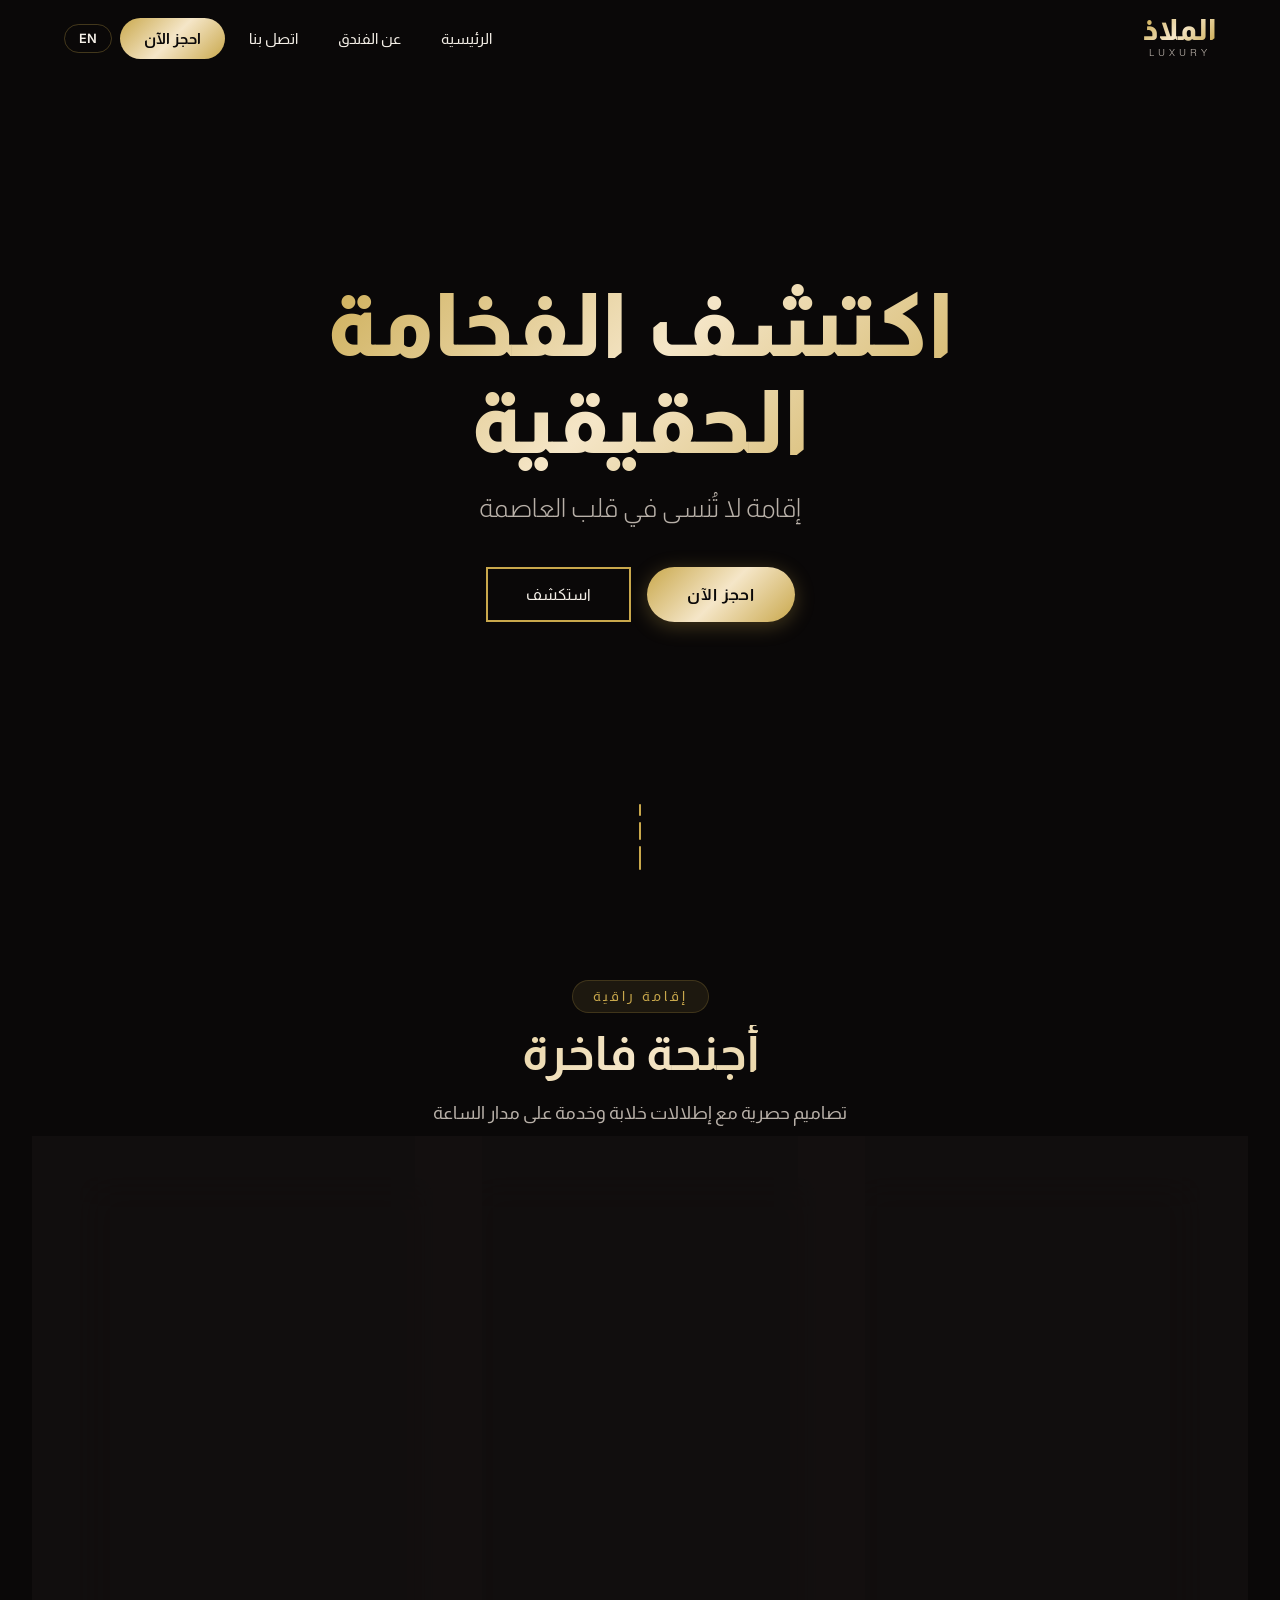
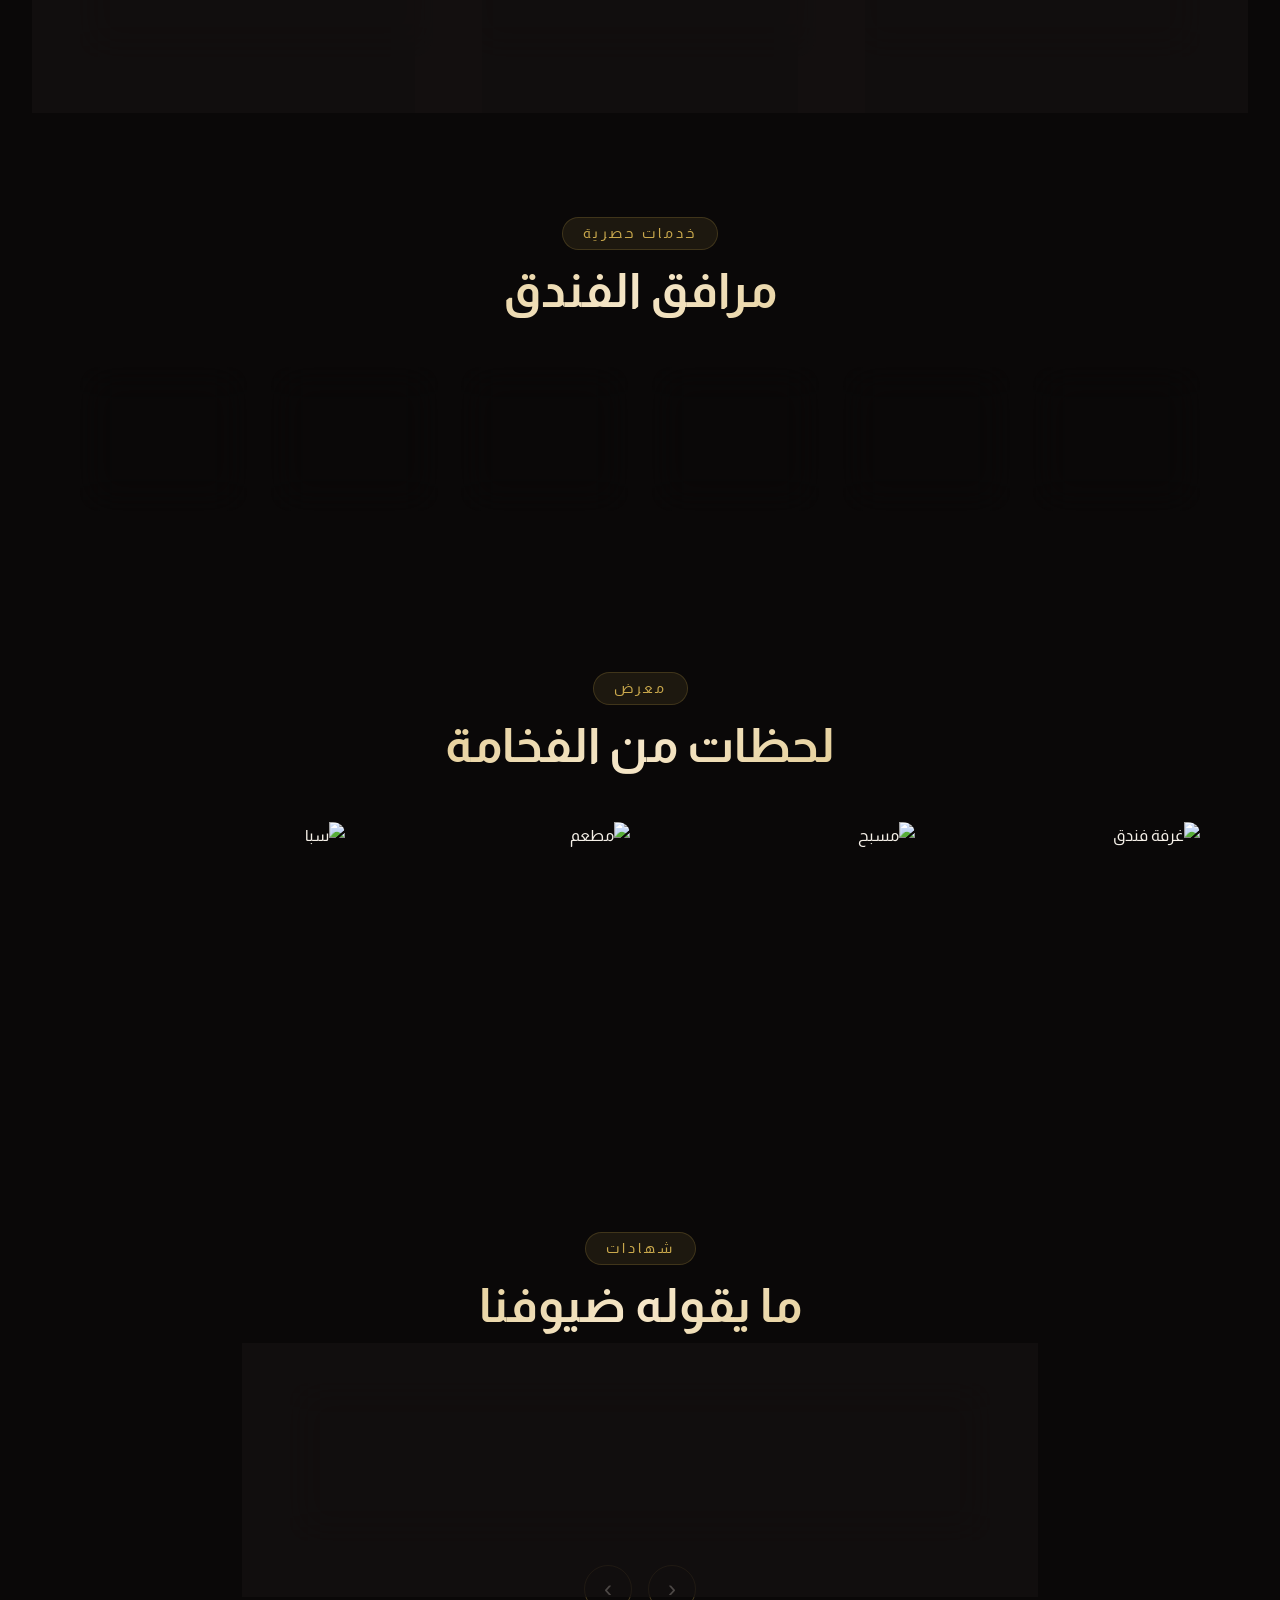
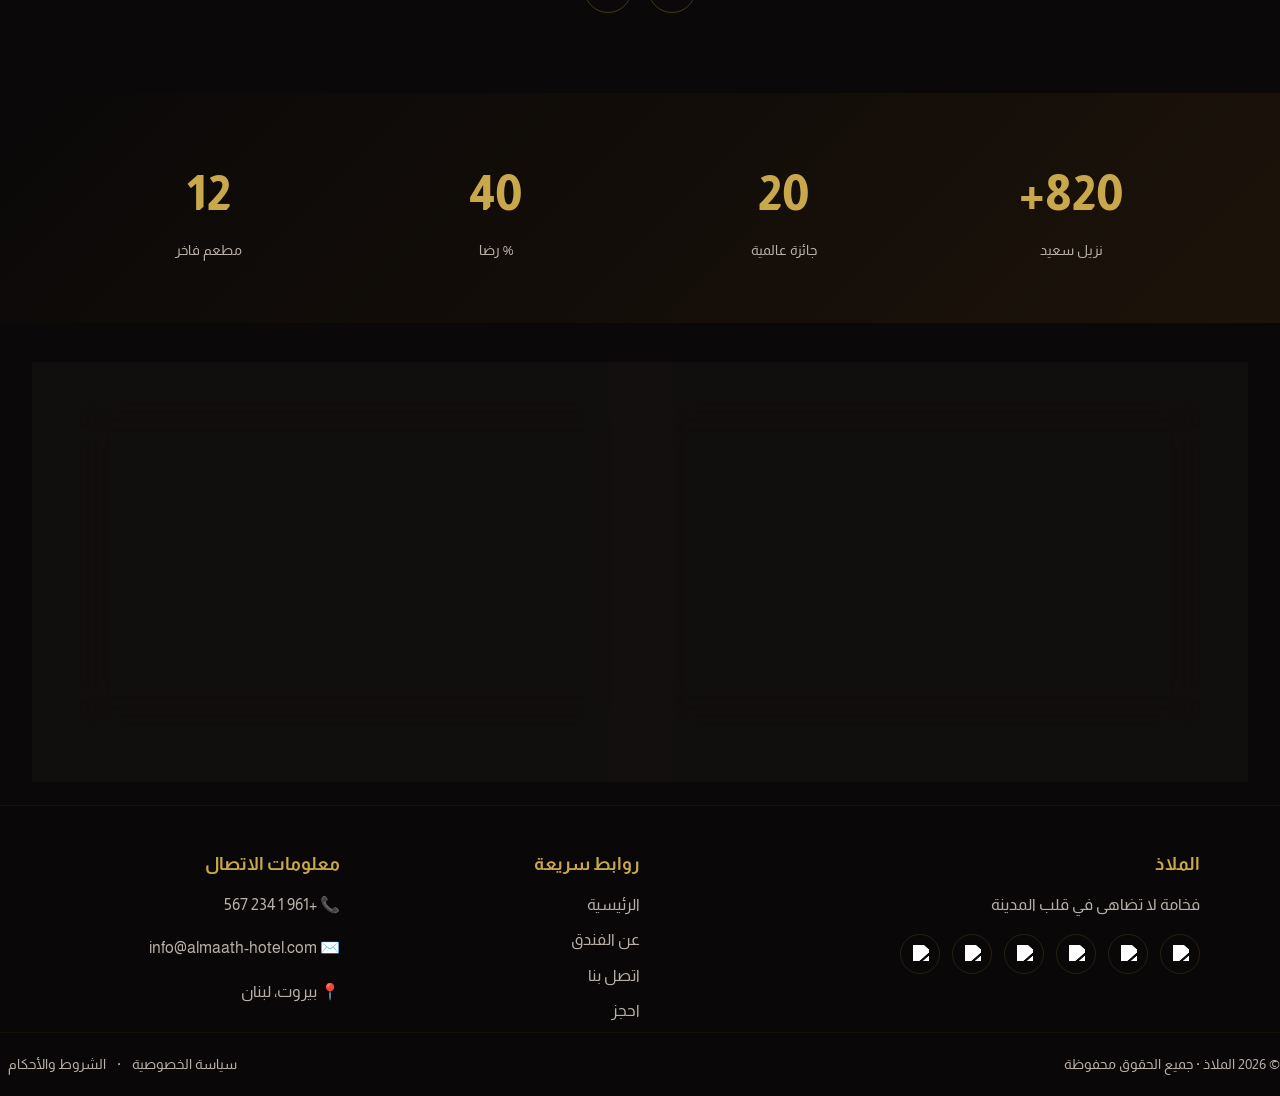
==== index.html @ c2d2c187 "Add files via upload" ====
<!DOCTYPE html>
<html lang="ar" dir="rtl">
<head>
  <meta charset="UTF-8">
  <meta name="viewport" content="width=device-width, initial-scale=1.0, maximum-scale=1.0, user-scalable=yes">
  <title>فندق الملاذ · Luxury Hotel</title>
  <!-- SEO Meta -->
  <meta name="description" content="فندق الملاذ - تجربة إقامة فاخرة تجمع بين الأناقة والخصوصية. غرف فندقية، منتجع صحي، مطاعم راقية.">
  <link rel="icon" href="images/favicon.ico" type="image/x-icon">
  <!-- Google Fonts (Arabic + English) -->
  <link rel="preconnect" href="https://fonts.googleapis.com">
  <link rel="preconnect" href="https://fonts.gstatic.com" crossorigin>
  <link href="https://fonts.googleapis.com/css2?family=Almarai:wght@300;400;700;800&family=Inter:ital,wght@0,300;0,400;0,600;0,700;1,400&display=swap" rel="stylesheet">
  <!-- External CSS -->
  <link rel="stylesheet" href="style.css">
  <link rel="stylesheet" href="responsive.css">
  <link rel="stylesheet" href="animations.css">
  <!-- GSAP (CDN) -->
  <script src="https://cdnjs.cloudflare.com/ajax/libs/gsap/3.12.5/gsap.min.js" defer></script>
  <script src="https://cdnjs.cloudflare.com/ajax/libs/gsap/3.12.5/ScrollTrigger.min.js" defer></script>
</head>
<body>

  <!-- Loading Screen -->
  <div id="loader" role="status" aria-label="جاري تحميل الموقع">
    <div class="loader-gold-ring"></div>
    <p class="loader-text">جاري التحميل</p>
  </div>

  <!-- Scroll Progress Bar -->
  <div id="scroll-progress" aria-hidden="true"></div>

  <!-- ========== HEADER / NAV ========== -->
  <header id="navbar" class="navbar transparent" role="navigation" aria-label="القائمة الرئيسية">
    <div class="nav-container">
      <div class="logo">
        <a href="index.html" aria-label="الرئيسية - فندق الملاذ">
          <span class="logo-gold">الملاذ</span>
          <span class="logo-sub">LUXURY</span>
        </a>
      </div>

      <button class="nav-toggle" id="navToggle" aria-label="فتح أو إغلاق القائمة" aria-expanded="false">
        <span class="bar"></span><span class="bar"></span><span class="bar"></span>
      </button>

      <ul class="nav-menu" id="navMenu" role="menubar">
        <li role="none"><a href="index.html" role="menuitem" class="nav-link active" data-page="home">الرئيسية</a></li>
        <li role="none"><a href="about.html" role="menuitem" class="nav-link" data-page="about">عن الفندق</a></li>
        <li role="none"><a href="contact.html" role="menuitem" class="nav-link" data-page="contact">اتصل بنا</a></li>
        <li role="none"><a href="booking.html" role="menuitem" class="nav-link book-now-btn" data-page="booking">احجز الآن</a></li>
        <li role="none">
          <button class="lang-switch" id="langToggle" aria-label="تبديل اللغة إلى الإنجليزية" data-lang="en">EN</button>
        </li>
      </ul>
    </div>
  </header>

  <!-- ========== HERO SECTION ========== -->
  <section class="hero" id="hero" aria-label="الصفحة الرئيسية">
    <div class="hero-video-wrapper">
      <video class="hero-video" autoplay muted loop playsinline poster="images/hero-poster.jpg" aria-label="فيديو خلفية فندق فاخر">
        <source src="videos/Untitled design.mp4" type="video/mp4">
        <!-- عرض صورة ثابتة إذا لم يعمل الفيديو -->
        <img src="images/images (2).jpg" alt="فندق الملاذ - منظر فاخر" class="hero-fallback-img">
      </video>
      <div class="hero-overlay"></div>
    </div>
    <div class="hero-content container">
      <h1 class="hero-title" data-translate="hero_title">اكتشف الفخامة الحقيقية</h1>
      <p class="hero-sub" data-translate="hero_sub">إقامة لا تُنسى في قلب العاصمة</p>
      <div class="hero-btns">
        <a href="booking.html" class="btn-primary btn-gold" data-translate="hero_book">احجز الآن</a>
        <a href="#rooms" class="btn-outline" data-translate="hero_explore">استكشف</a>
      </div>
    </div>
    <div class="hero-scroll-indicator" aria-hidden="true">
      <span></span><span></span><span></span>
    </div>
  </section>

  <!-- ========== ROOMS / SUITES ========== -->
  <section class="section rooms" id="rooms" aria-label="الأجنحة والغرف الفاخرة">
    <div class="container">
      <div class="section-header">
        <span class="section-tag" data-translate="rooms_tag">إقامة راقية</span>
        <h2 class="section-title" data-translate="rooms_title">أجنحة فاخرة</h2>
        <p class="section-desc" data-translate="rooms_desc">تصاميم حصرية مع إطلالات خلابة وخدمة على مدار الساعة</p>
      </div>
      <div class="rooms-grid">
        <article class="room-card glass-card">
          <div class="room-img"><img src="images/room-suite.jpg" alt="جناح رئاسي" loading="lazy"></div>
          <div class="room-info">
            <h3 data-translate="room_presidential">جناح رئاسي</h3>
            <p data-translate="room_pres_desc">مساحة 120 متر مربع، إطلالة بانورامية، جاكوزي خاص</p>
            <span class="room-price">$1200 <small>/ ليلة</small></span>
            <a href="booking.html" class="btn-sm-gold" data-translate="book_now">احجز</a>
          </div>
        </article>
        <article class="room-card glass-card">
          <div class="room-img"><img src="images/room-deluxe.jpg" alt="جناح ديلوكس" loading="lazy"></div>
          <div class="room-info">
            <h3 data-translate="room_deluxe">جناح ديلوكس</h3>
            <p data-translate="room_del_desc">إطلالة على المدينة، غرفة معيشة منفصلة، خدمة 24 ساعة</p>
            <span class="room-price">$850 <small>/ ليلة</small></span>
            <a href="booking.html" class="btn-sm-gold" data-translate="book_now">احجز</a>
          </div>
        </article>
        <article class="room-card glass-card">
          <div class="room-img"><img src="images/room-beach.jpg" alt="جناح الشاطئ" loading="lazy"></div>
          <div class="room-info">
            <h3 data-translate="room_beach">جناح الشاطئ</h3>
            <p data-translate="room_beach_desc">إطلالة مباشرة على البحر، شرفة خاصة، مدخل خاص</p>
            <span class="room-price">$950 <small>/ ليلة</small></span>
            <a href="booking.html" class="btn-sm-gold" data-translate="book_now">احجز</a>
          </div>
        </article>
      </div>
    </div>
  </section>

  <!-- ========== AMENITIES ========== -->
  <section class="section amenities" id="amenities" aria-label="المرافق والخدمات">
    <div class="container">
      <div class="section-header">
        <span class="section-tag" data-translate="amenities_tag">خدمات حصرية</span>
        <h2 class="section-title" data-translate="amenities_title">مرافق الفندق</h2>
      </div>
      <div class="amenities-grid">
        <div class="amenity-item glass-card"><span>🏊</span><h4 data-translate="amenity_pool">مسبح لا نهائي</h4></div>
        <div class="amenity-item glass-card"><span>🧖</span><h4 data-translate="amenity_spa">سبا &amp; جاكوزي</h4></div>
        <div class="amenity-item glass-card"><span>🍽️</span><h4 data-translate="amenity_rest">مطعم راقٍ</h4></div>
        <div class="amenity-item glass-card"><span>🏋️</span><h4 data-translate="amenity_gym">نادي صحي</h4></div>
        <div class="amenity-item glass-card"><span>🏖️</span><h4 data-translate="amenity_beach">شاطئ خاص</h4></div>
        <div class="amenity-item glass-card"><span>🏛️</span><h4 data-translate="amenity_conf">قاعات مؤتمرات</h4></div>
      </div>
    </div>
  </section>

  <!-- ========== GALLERY ========== -->
  <section class="section gallery" id="gallery" aria-label="معرض الصور">
    <div class="container">
      <div class="section-header">
        <span class="section-tag" data-translate="gallery_tag">معرض</span>
        <h2 class="section-title" data-translate="gallery_title">لحظات من الفخامة</h2>
      </div>
      <div class="gallery-grid">
        <div class="gallery-item"><img src="images/gallery-1.jpg" alt="غرفة فندق" loading="lazy"></div>
        <div class="gallery-item"><img src="images/gallery-2.jpg" alt="مسبح" loading="lazy"></div>
        <div class="gallery-item"><img src="images/gallery-3.jpg" alt="مطعم" loading="lazy"></div>
        <div class="gallery-item"><img src="images/gallery-4.jpg" alt="سبا" loading="lazy"></div>
      </div>
    </div>
  </section>

  <!-- ========== TESTIMONIALS ========== -->
  <section class="section testimonials" id="testimonials" aria-label="آراء النزلاء">
    <div class="container">
      <div class="section-header">
        <span class="section-tag" data-translate="testimonial_tag">شهادات</span>
        <h2 class="section-title" data-translate="testimonial_title">ما يقوله ضيوفنا</h2>
      </div>
      <div class="testimonial-slider">
        <div class="testimonial-slide glass-card active">
          <p data-translate="testimonial_1">"أفضل تجربة فندقية على الإطلاق. الخدمة والتصميم يفوقان الخيال."</p>
          <cite>– خالد عبدالله</cite>
        </div>
        <div class="testimonial-slide glass-card">
          <p data-translate="testimonial_2">"إطلالة رائعة وهدوء تام. سبا ممتاز وطاقم متعاون."</p>
          <cite>– سارة المنصور</cite>
        </div>
        <div class="testimonial-slide glass-card">
          <p data-translate="testimonial_3">"فندق ملاذ هو وجهتنا الدائمة في كل زيارة. راقٍ بأناقة."</p>
          <cite>– أحمد الفهد</cite>
        </div>
      </div>
      <div class="slider-controls">
        <button class="slide-prev" aria-label="السابق">‹</button>
        <button class="slide-next" aria-label="التالي">›</button>
      </div>
    </div>
  </section>

  <!-- ========== STATS / AWARDS ========== -->
  <section class="section stats" aria-label="إحصائيات وجوائز">
    <div class="container stats-grid">
      <div class="stat-item"><span class="stat-number" data-count="2450">0</span><p data-translate="stat_guests">نزيل سعيد</p></div>
      <div class="stat-item"><span class="stat-number" data-count="34">0</span><p data-translate="stat_awards">جائزة عالمية</p></div>
      <div class="stat-item"><span class="stat-number" data-count="98">0</span><p data-translate="stat_satisfaction">% رضا</p></div>
      <div class="stat-item"><span class="stat-number" data-count="12">0</span><p data-translate="stat_restaurants">مطعم فاخر</p></div>
    </div>
  </section>

  <!-- ========== MAP & NEWSLETTER ========== -->
  <section class="section map-news" aria-label="موقع الفندق والنشرة البريدية">
    <div class="container map-news-grid">
      <div class="map-wrapper glass-card">
        <iframe src="https://www.google.com/maps/embed?pb=!1m18!1m12!1m3!1d3310.2890064322357!2d35.2133!3d33.8933!2m3!1f0!2f0!3f0!3m2!1i1024!2i768!4f13.1!3m3!1m2!1s0x151f0f8e2f8e2f8f%3A0x2f8e2f8e2f8e2f8e!2sBeirut!5e0!3m2!1sen!2slb!4v1700000000000" width="100%" height="280" style="border:0; border-radius: 20px;" allowfullscreen="" loading="lazy" referrerpolicy="no-referrer-when-downgrade" title="موقع فندق الملاذ"></iframe>
      </div>
      <div class="newsletter glass-card">
        <h3 data-translate="news_title">النشرة البريدية</h3>
        <p data-translate="news_desc">اشترك لتحصل على عروض حصرية</p>
        <form id="newsletterForm" novalidate>
          <input type="email" id="newsEmail" placeholder="بريدك الإلكتروني" required aria-label="البريد الإلكتروني">
          <button type="submit" class="btn-gold" data-translate="subscribe">اشتراك</button>
        </form>
        <div id="newsMsg" class="form-message"></div>
      </div>
    </div>
  </section>

  <!-- ========== FOOTER ========== -->
  <footer class="footer" role="contentinfo">
    <div class="container footer-grid">
      <div class="footer-col">
        <h4>الملاذ</h4>
        <p data-translate="footer_desc">فخامة لا تضاهى في قلب المدينة</p>
        <div class="social-icons">
          <a href="#" aria-label="Instagram"><img src="icons/instagram.svg" alt="انستغرام"></a>
          <a href="#" aria-label="Facebook"><img src="icons/facebook.svg" alt="فيسبوك"></a>
          <a href="#" aria-label="TikTok"><img src="icons/tiktok.svg" alt="تيك توك"></a>
          <a href="#" aria-label="YouTube"><img src="icons/youtube.svg" alt="يوتيوب"></a>
          <a href="#" aria-label="LinkedIn"><img src="icons/linkedin.svg" alt="لينكدإن"></a>
          <a href="#" aria-label="WhatsApp"><img src="icons/whatsapp.svg" alt="واتساب"></a>
        </div>
      </div>
      <div class="footer-col">
        <h4 data-translate="quick_links">روابط سريعة</h4>
        <ul>
          <li><a href="index.html" data-translate="home">الرئيسية</a></li>
          <li><a href="about.html" data-translate="about">عن الفندق</a></li>
          <li><a href="contact.html" data-translate="contact">اتصل بنا</a></li>
          <li><a href="booking.html" data-translate="booking">احجز</a></li>
        </ul>
      </div>
      <div class="footer-col">
        <h4 data-translate="contact_info">معلومات الاتصال</h4>
        <p>📞 +961 1 234 567</p>
        <p>✉️ info@almaath-hotel.com</p>
        <p>📍 بيروت، لبنان</p>
      </div>
    </div>
    <div class="footer-bottom">
      <p>© 2026 الملاذ · <span data-translate="all_rights">جميع الحقوق محفوظة</span></p>
      <p><a href="#" data-translate="privacy">سياسة الخصوصية</a> · <a href="#" data-translate="terms">الشروط والأحكام</a></p>
    </div>
  </footer>

  <!-- ========== BACK TO TOP ========== -->
  <button id="backToTop" class="back-to-top" aria-label="العودة للأعلى">↑</button>

  <!-- ========== JAVASCRIPT (External) ========== -->
  <script src="main.js" defer></script>
  <script src="language.js" defer></script>
  <script src="animations.js" defer></script>
  <script src="booking.js" defer></script>
</body>
</html>
---- style.css ----
/* ============================================
   STYLE.CSS - فندق الملاذ Luxury Hotel
   المتغيرات العامة - التصميم الأساسي - المكونات
   ============================================ */

/* ---------- CSS Variables ---------- */
:root {
  /* الألوان الأساسية */
  --gold: #c9a84c;
  --gold-light: #e8d5a3;
  --gold-dark: #a8893a;
  --gold-gradient: linear-gradient(135deg, #c9a84c 0%, #f5e6c8 50%, #c9a84c 100%);
  
  /* الألوان الداكنة */
  --dark: #0a0808;
  --dark-bg: #0d0b0b;
  --dark-card: rgba(20, 17, 17, 0.85);
  --dark-glass: rgba(20, 17, 17, 0.75);
  
  /* النصوص */
  --text-primary: #f5f0e8;
  --text-secondary: #b8b0a8;
  --text-gold: #c9a84c;
  
  /* الهوامش والمسافات */
  --container-width: 1200px;
  --section-padding: 80px 0;
  --border-radius: 20px;
  --border-radius-sm: 12px;
  
  /* الظلال */
  --shadow-soft: 0 8px 32px rgba(0, 0, 0, 0.4);
  --shadow-gold: 0 8px 32px rgba(201, 168, 76, 0.15);
  --shadow-glass: 0 8px 32px rgba(0, 0, 0, 0.3);
  
  /* الخطوط */
  --font-arabic: 'Almarai', sans-serif;
  --font-english: 'Inter', sans-serif;
  
  /* الانتقالات */
  --transition-smooth: all 0.4s cubic-bezier(0.25, 0.46, 0.45, 0.94);
  --transition-bounce: all 0.5s cubic-bezier(0.34, 1.56, 0.64, 1);
}

/* ---------- Reset & Base ---------- */
* {
  margin: 0;
  padding: 0;
  box-sizing: border-box;
}

html {
  scroll-behavior: smooth;
  font-size: 16px;
  -webkit-font-smoothing: antialiased;
  -moz-osx-font-smoothing: grayscale;
}

body {
  font-family: var(--font-arabic);
  background: var(--dark);
  color: var(--text-primary);
  line-height: 1.7;
  overflow-x: hidden;
  min-height: 100vh;
}

/* ---------- Scrollbar ---------- */
::-webkit-scrollbar {
  width: 8px;
}
::-webkit-scrollbar-track {
  background: var(--dark);
}
::-webkit-scrollbar-thumb {
  background: var(--gold);
  border-radius: 10px;
}
::-webkit-scrollbar-thumb:hover {
  background: var(--gold-dark);
}

/* ---------- Selection ---------- */
::selection {
  background: var(--gold);
  color: var(--dark);
}
::-moz-selection {
  background: var(--gold);
  color: var(--dark);
}

/* ---------- Container ---------- */
.container {
  max-width: var(--container-width);
  margin: 0 auto;
  padding: 0 24px;
  width: 100%;
}

/* ---------- Typography ---------- */
h1, h2, h3, h4, h5, h6 {
  font-weight: 700;
  line-height: 1.2;
  margin-bottom: 16px;
}

h1 { font-size: clamp(2.5rem, 6vw, 4.5rem); }
h2 { font-size: clamp(2rem, 4vw, 3rem); }
h3 { font-size: clamp(1.4rem, 2.5vw, 2rem); }
h4 { font-size: clamp(1.1rem, 1.8vw, 1.5rem); }

p {
  margin-bottom: 16px;
  color: var(--text-secondary);
}

a {
  color: var(--gold);
  text-decoration: none;
  transition: var(--transition-smooth);
}

a:hover {
  color: var(--gold-light);
}

img {
  max-width: 100%;
  height: auto;
  display: block;
}

/* ---------- Section Styles ---------- */
.section {
  padding: var(--section-padding);
  position: relative;
}

.section-header {
  text-align: center;
  margin-bottom: 48px;
}

.section-tag {
  display: inline-block;
  font-size: 0.85rem;
  letter-spacing: 3px;
  text-transform: uppercase;
  color: var(--gold);
  background: rgba(201, 168, 76, 0.1);
  padding: 4px 20px;
  border-radius: 50px;
  border: 1px solid rgba(201, 168, 76, 0.2);
  margin-bottom: 12px;
}

.section-title {
  font-size: clamp(2rem, 4vw, 3rem);
  margin-bottom: 16px;
  background: var(--gold-gradient);
  -webkit-background-clip: text;
  -webkit-text-fill-color: transparent;
  background-clip: text;
}

.section-desc {
  max-width: 600px;
  margin: 0 auto;
  font-size: 1.1rem;
}

/* ---------- Glassmorphism Cards ---------- */
.glass-card {
  background: var(--dark-glass);
  backdrop-filter: blur(20px);
  -webkit-backdrop-filter: blur(20px);
  border: 1px solid rgba(201, 168, 76, 0.08);
  border-radius: var(--border-radius);
  padding: 32px;
  transition: var(--transition-smooth);
  box-shadow: var(--shadow-glass);
}

.glass-card:hover {
  transform: translateY(-8px);
  border-color: rgba(201, 168, 76, 0.2);
  box-shadow: var(--shadow-gold);
}

/* ---------- Buttons ---------- */
.btn-primary {
  display: inline-block;
  padding: 14px 40px;
  border-radius: 50px;
  font-weight: 700;
  font-size: 1rem;
  letter-spacing: 1px;
  cursor: pointer;
  transition: var(--transition-smooth);
  border: none;
  font-family: inherit;
  position: relative;
  overflow: hidden;
}

.btn-gold {
  background: var(--gold-gradient);
  color: var(--dark);
  box-shadow: 0 4px 20px rgba(201, 168, 76, 0.3);
}

.btn-gold:hover {
  transform: translateY(-2px);
  box-shadow: 0 8px 30px rgba(201, 168, 76, 0.5);
  color: var(--dark);
}

.btn-outline {
  background: transparent;
  color: var(--text-primary);
  border: 2px solid var(--gold);
  padding: 12px 38px;
}

.btn-outline:hover {
  background: var(--gold);
  color: var(--dark);
  transform: translateY(-2px);
}

.btn-sm-gold {
  display: inline-block;
  padding: 8px 24px;
  background: var(--gold-gradient);
  color: var(--dark);
  border-radius: 50px;
  font-weight: 700;
  font-size: 0.9rem;
  transition: var(--transition-smooth);
  border: none;
  cursor: pointer;
}

.btn-sm-gold:hover {
  transform: scale(1.05);
  box-shadow: 0 4px 20px rgba(201, 168, 76, 0.4);
  color: var(--dark);
}

.btn-full {
  width: 100%;
  padding: 16px;
  font-size: 1.1rem;
}

/* ---------- Ripple Effect ---------- */
.btn-ripple {
  position: relative;
  overflow: hidden;
}

.ripple-effect {
  position: absolute;
  border-radius: 50%;
  background: rgba(255, 255, 255, 0.3);
  transform: scale(0);
  animation: rippleAnim 0.6s linear;
  pointer-events: none;
}

@keyframes rippleAnim {
  to {
    transform: scale(4);
    opacity: 0;
  }
}

/* ---------- Loading Screen ---------- */
#loader {
  position: fixed;
  top: 0;
  left: 0;
  width: 100%;
  height: 100%;
  background: var(--dark);
  display: flex;
  flex-direction: column;
  justify-content: center;
  align-items: center;
  z-index: 9999;
  transition: opacity 0.8s ease, visibility 0.8s ease;
}

#loader.hidden {
  opacity: 0;
  visibility: hidden;
  pointer-events: none;
}

.loader-gold-ring {
  width: 60px;
  height: 60px;
  border: 3px solid transparent;
  border-top-color: var(--gold);
  border-radius: 50%;
  animation: spin 1s linear infinite;
}

.loader-gold-ring::before {
  content: '';
  position: absolute;
  top: 4px;
  left: 4px;
  right: 4px;
  bottom: 4px;
  border: 3px solid transparent;
  border-bottom-color: var(--gold-light);
  border-radius: 50%;
  animation: spin 1.5s linear infinite reverse;
}

@keyframes spin {
  to { transform: rotate(360deg); }
}

.loader-text {
  margin-top: 24px;
  color: var(--gold);
  font-size: 0.9rem;
  letter-spacing: 4px;
  text-transform: uppercase;
}

/* ---------- Scroll Progress ---------- */
#scroll-progress {
  position: fixed;
  top: 0;
  left: 0;
  height: 3px;
  background: var(--gold-gradient);
  width: 0%;
  z-index: 9998;
  transition: width 0.1s ease;
}

/* ---------- Navbar ---------- */
.navbar {
  position: fixed;
  top: 0;
  left: 0;
  right: 0;
  padding: 16px 0;
  z-index: 1000;
  transition: var(--transition-smooth);
  background: transparent;
}

.navbar.scrolled {
  background: rgba(10, 8, 8, 0.95);
  backdrop-filter: blur(20px);
  -webkit-backdrop-filter: blur(20px);
  padding: 10px 0;
  border-bottom: 1px solid rgba(201, 168, 76, 0.1);
}

.nav-container {
  max-width: var(--container-width);
  margin: 0 auto;
  padding: 0 24px;
  display: flex;
  justify-content: space-between;
  align-items: center;
}

.logo a {
  display: flex;
  flex-direction: column;
  align-items: center;
  text-decoration: none;
}

.logo-gold {
  font-size: 1.8rem;
  font-weight: 800;
  background: var(--gold-gradient);
  -webkit-background-clip: text;
  -webkit-text-fill-color: transparent;
  background-clip: text;
  line-height: 1;
}

.logo-sub {
  font-size: 0.6rem;
  letter-spacing: 4px;
  color: var(--text-secondary);
  font-weight: 300;
}

/* Navigation Menu */
.nav-menu {
  display: flex;
  align-items: center;
  gap: 8px;
  list-style: none;
}

.nav-menu li {
  position: relative;
}

.nav-link {
  color: var(--text-primary);
  padding: 8px 16px;
  border-radius: 8px;
  font-size: 0.95rem;
  transition: var(--transition-smooth);
  position: relative;
  display: block;
}

.nav-link::after {
  content: '';
  position: absolute;
  bottom: 0;
  left: 50%;
  width: 0;
  height: 2px;
  background: var(--gold);
  transition: var(--transition-smooth);
  transform: translateX(-50%);
}

.nav-link:hover::after,
.nav-link.active::after {
  width: 60%;
}

.nav-link.active {
  color: var(--gold);
}

.book-now-btn {
  background: var(--gold-gradient);
  color: var(--dark) !important;
  padding: 8px 24px !important;
  border-radius: 50px !important;
  font-weight: 700;
}

.book-now-btn::after {
  display: none !important;
}

.book-now-btn:hover {
  transform: scale(1.05);
  box-shadow: 0 4px 20px rgba(201, 168, 76, 0.3);
}

/* Language Switch */
.lang-switch {
  background: transparent;
  border: 1px solid rgba(201, 168, 76, 0.3);
  color: var(--text-primary);
  padding: 6px 14px;
  border-radius: 50px;
  cursor: pointer;
  font-size: 0.8rem;
  font-weight: 600;
  transition: var(--transition-smooth);
  font-family: var(--font-english);
}

.lang-switch:hover {
  background: var(--gold);
  color: var(--dark);
  border-color: var(--gold);
}

/* Mobile Toggle */
.nav-toggle {
  display: none;
  flex-direction: column;
  gap: 5px;
  background: transparent;
  border: none;
  cursor: pointer;
  padding: 4px;
}

.nav-toggle .bar {
  width: 28px;
  height: 2px;
  background: var(--text-primary);
  transition: var(--transition-smooth);
  border-radius: 2px;
}

.nav-toggle.active .bar:nth-child(1) {
  transform: rotate(45deg) translate(5px, 5px);
}

.nav-toggle.active .bar:nth-child(2) {
  opacity: 0;
}

.nav-toggle.active .bar:nth-child(3) {
  transform: rotate(-45deg) translate(5px, -5px);
}

/* ---------- Hero Section ---------- */
.hero {
  min-height: 100vh;
  display: flex;
  align-items: center;
  justify-content: center;
  position: relative;
  overflow: hidden;
}

.hero-video-wrapper {
  position: absolute;
  top: 0;
  left: 0;
  width: 100%;
  height: 100%;
  overflow: hidden;
}

.hero-video {
  width: 100%;
  height: 100%;
  object-fit: cover;
}

.hero-fallback-img {
  width: 100%;
  height: 100%;
  object-fit: cover;
}

.hero-overlay {
  position: absolute;
  top: 0;
  left: 0;
  width: 100%;
  height: 100%;
  background: linear-gradient(135deg, rgba(10, 8, 8, 0.8) 0%, rgba(10, 8, 8, 0.4) 50%, rgba(10, 8, 8, 0.7) 100%);
}

.hero-content {
  position: relative;
  z-index: 2;
  text-align: center;
  max-width: 800px;
  padding: 0 24px;
}

.hero-title {
  font-size: clamp(3rem, 8vw, 5.5rem);
  font-weight: 800;
  margin-bottom: 16px;
  background: var(--gold-gradient);
  -webkit-background-clip: text;
  -webkit-text-fill-color: transparent;
  background-clip: text;
  line-height: 1.1;
}

.hero-sub {
  font-size: clamp(1.1rem, 2vw, 1.6rem);
  color: var(--text-secondary);
  margin-bottom: 36px;
  font-weight: 300;
}

.hero-btns {
  display: flex;
  gap: 16px;
  justify-content: center;
  flex-wrap: wrap;
}

.hero-scroll-indicator {
  position: absolute;
  bottom: 30px;
  left: 50%;
  transform: translateX(-50%);
  z-index: 2;
  display: flex;
  flex-direction: column;
  align-items: center;
  gap: 6px;
}

.hero-scroll-indicator span {
  display: block;
  width: 2px;
  height: 12px;
  background: var(--gold);
  border-radius: 2px;
  animation: scrollBounce 1.5s ease-in-out infinite;
}

.hero-scroll-indicator span:nth-child(2) {
  animation-delay: 0.3s;
  height: 18px;
}
.hero-scroll-indicator span:nth-child(3) {
  animation-delay: 0.6s;
  height: 24px;
}

@keyframes scrollBounce {
  0%, 100% { transform: scaleY(0.5); opacity: 0.3; }
  50% { transform: scaleY(1); opacity: 1; }
}

/* ---------- Rooms Section ---------- */
.rooms-grid {
  display: grid;
  grid-template-columns: repeat(auto-fit, minmax(300px, 1fr));
  gap: 30px;
}

.room-card {
  overflow: hidden;
  padding: 0;
}

.room-img {
  width: 100%;
  height: 220px;
  overflow: hidden;
}

.room-img img {
  width: 100%;
  height: 100%;
  object-fit: cover;
  transition: var(--transition-smooth);
}

.room-card:hover .room-img img {
  transform: scale(1.08);
}

.room-info {
  padding: 24px;
}

.room-info h3 {
  margin-bottom: 8px;
}

.room-price {
  display: block;
  font-size: 1.5rem;
  color: var(--gold);
  font-weight: 700;
  margin: 12px 0;
}

.room-price small {
  font-size: 0.8rem;
  color: var(--text-secondary);
  font-weight: 400;
}

/* ---------- Amenities ---------- */
.amenities-grid {
  display: grid;
  grid-template-columns: repeat(auto-fit, minmax(150px, 1fr));
  gap: 24px;
}

.amenity-item {
  text-align: center;
  padding: 24px 16px;
}

.amenity-item span {
  font-size: 2.5rem;
  display: block;
  margin-bottom: 8px;
}

.amenity-item h4 {
  font-size: 0.95rem;
  margin-bottom: 0;
}

/* ---------- Gallery ---------- */
.gallery-grid {
  display: grid;
  grid-template-columns: repeat(auto-fit, minmax(250px, 1fr));
  gap: 20px;
}

.gallery-item {
  border-radius: var(--border-radius-sm);
  overflow: hidden;
  cursor: pointer;
  position: relative;
}

.gallery-item img {
  width: 100%;
  height: 250px;
  object-fit: cover;
  transition: var(--transition-smooth);
}

.gallery-item:hover img {
  transform: scale(1.05);
}

/* ---------- Testimonials ---------- */
.testimonial-slider {
  position: relative;
  max-width: 700px;
  margin: 0 auto;
}

.testimonial-slide {
  display: none;
  text-align: center;
  padding: 40px;
}

.testimonial-slide.active {
  display: block;
}

.testimonial-slide p {
  font-size: 1.2rem;
  font-style: italic;
  color: var(--text-primary);
  margin-bottom: 16px;
}

.testimonial-slide cite {
  font-style: normal;
  color: var(--gold);
  font-weight: 600;
}

.slider-controls {
  display: flex;
  justify-content: center;
  gap: 16px;
  margin-top: 24px;
}

.slider-controls button {
  background: transparent;
  border: 1px solid rgba(201, 168, 76, 0.3);
  color: var(--text-primary);
  width: 48px;
  height: 48px;
  border-radius: 50%;
  font-size: 1.5rem;
  cursor: pointer;
  transition: var(--transition-smooth);
}

.slider-controls button:hover {
  background: var(--gold);
  color: var(--dark);
  border-color: var(--gold);
}

/* ---------- Stats ---------- */
.stats {
  background: linear-gradient(135deg, rgba(10, 8, 8, 0.9), rgba(30, 20, 10, 0.9));
  padding: 60px 0;
}

.stats-grid {
  display: grid;
  grid-template-columns: repeat(auto-fit, minmax(150px, 1fr));
  gap: 30px;
  text-align: center;
}

.stat-item .stat-number {
  font-size: 3rem;
  font-weight: 800;
  color: var(--gold);
  display: block;
  margin-bottom: 4px;
}

.stat-item p {
  font-size: 0.9rem;
  color: var(--text-secondary);
  margin: 0;
}

/* ---------- Map & Newsletter ---------- */
.map-news-grid {
  display: grid;
  grid-template-columns: 1fr 1fr;
  gap: 30px;
}

.map-wrapper {
  padding: 16px;
  overflow: hidden;
}

.newsletter {
  display: flex;
  flex-direction: column;
  justify-content: center;
}

.newsletter h3 {
  margin-bottom: 4px;
}

.newsletter form {
  display: flex;
  gap: 12px;
  margin-top: 16px;
}

.newsletter input {
  flex: 1;
  padding: 12px 18px;
  border-radius: 50px;
  border: 1px solid rgba(201, 168, 76, 0.2);
  background: rgba(255, 255, 255, 0.05);
  color: var(--text-primary);
  font-size: 0.95rem;
  font-family: inherit;
  transition: var(--transition-smooth);
}

.newsletter input:focus {
  outline: none;
  border-color: var(--gold);
  background: rgba(255, 255, 255, 0.08);
}

.newsletter input::placeholder {
  color: var(--text-secondary);
}

.newsletter button {
  padding: 12px 32px;
  white-space: nowrap;
}

/* ---------- Form Styles ---------- */
.form-group {
  margin-bottom: 20px;
  position: relative;
}

.form-group label {
  display: block;
  margin-bottom: 6px;
  font-weight: 600;
  font-size: 0.95rem;
}

.form-group input,
.form-group select,
.form-group textarea {
  width: 100%;
  padding: 12px 16px;
  border-radius: var(--border-radius-sm);
  border: 1px solid rgba(201, 168, 76, 0.15);
  background: rgba(255, 255, 255, 0.04);
  color: var(--text-primary);
  font-size: 1rem;
  font-family: inherit;
  transition: var(--transition-smooth);
}

.form-group input:focus,
.form-group select:focus,
.form-group textarea:focus {
  outline: none;
  border-color: var(--gold);
  background: rgba(255, 255, 255, 0.08);
  box-shadow: 0 0 0 4px rgba(201, 168, 76, 0.1);
}

.form-group input::placeholder,
.form-group textarea::placeholder {
  color: var(--text-secondary);
}

.form-group select option {
  background: var(--dark);
  color: var(--text-primary);
}

.form-group .error-msg {
  display: none;
  color: #ff6b6b;
  font-size: 0.8rem;
  margin-top: 4px;
}

.form-group.error input,
.form-group.error select,
.form-group.error textarea {
  border-color: #ff6b6b;
}

.form-group.error .error-msg {
  display: block;
}

.form-message {
  margin-top: 16px;
  padding: 12px;
  border-radius: var(--border-radius-sm);
  display: none;
}

.form-message.success {
  display: block;
  background: rgba(46, 213, 115, 0.1);
  border: 1px solid #2ed573;
  color: #2ed573;
}

.form-message.error {
  display: block;
  background: rgba(255, 107, 107, 0.1);
  border: 1px solid #ff6b6b;
  color: #ff6b6b;
}

.checkbox-group {
  display: flex;
  align-items: center;
  gap: 10px;
}

.checkbox-group input[type="checkbox"] {
  width: 20px;
  height: 20px;
  accent-color: var(--gold);
  cursor: pointer;
}

.checkbox-group label {
  margin: 0;
  cursor: pointer;
}

/* ---------- FAQ ---------- */
.faq-grid {
  max-width: 800px;
  margin: 0 auto;
  display: flex;
  flex-direction: column;
  gap: 16px;
}

.faq-item {
  padding: 0;
  overflow: hidden;
}

.faq-question {
  width: 100%;
  padding: 20px 24px;
  background: transparent;
  border: none;
  color: var(--text-primary);
  font-size: 1.05rem;
  font-weight: 600;
  cursor: pointer;
  display: flex;
  justify-content: space-between;
  align-items: center;
  font-family: inherit;
  transition: var(--transition-smooth);
}

.faq-question:hover {
  color: var(--gold);
}

.faq-question .faq-icon {
  font-size: 1.5rem;
  transition: var(--transition-smooth);
}

.faq-question.active .faq-icon {
  transform: rotate(45deg);
}

.faq-answer {
  max-height: 0;
  overflow: hidden;
  transition: max-height 0.5s cubic-bezier(0.25, 0.46, 0.45, 0.94);
  padding: 0 24px;
}

.faq-answer.open {
  max-height: 300px;
  padding: 0 24px 20px;
}

.faq-answer p {
  margin: 0;
}

/* ---------- Social Links ---------- */
.social-grid {
  display: grid;
  grid-template-columns: repeat(auto-fit, minmax(140px, 1fr));
  gap: 20px;
}

.social-link {
  display: flex;
  flex-direction: column;
  align-items: center;
  gap: 8px;
  padding: 24px 16px;
  text-align: center;
  transition: var(--transition-smooth);
}

.social-link img {
  width: 36px;
  height: 36px;
  filter: brightness(0) invert(1);
  transition: var(--transition-smooth);
}

.social-link:hover img {
  filter: brightness(0) invert(0.8) sepia(1) saturate(3) hue-rotate(5deg);
}

.social-link span {
  font-size: 0.85rem;
}

/* ---------- Footer ---------- */
.footer {
  background: rgba(10, 8, 8, 0.98);
  border-top: 1px solid rgba(201, 168, 76, 0.08);
  padding: 48px 0 0;
}

.footer-grid {
  display: grid;
  grid-template-columns: 2fr 1fr 1fr;
  gap: 40px;
  padding-bottom: 32px;
}

.footer-col h4 {
  color: var(--gold);
  font-size: 1.1rem;
  margin-bottom: 16px;
}

.footer-col ul {
  list-style: none;
}

.footer-col ul li {
  margin-bottom: 8px;
}

.footer-col ul li a {
  color: var(--text-secondary);
  transition: var(--transition-smooth);
}

.footer-col ul li a:hover {
  color: var(--gold);
  padding-right: 6px;
}

.social-icons {
  display: flex;
  gap: 12px;
  flex-wrap: wrap;
  margin-top: 12px;
}

.social-icons a {
  display: inline-block;
  width: 40px;
  height: 40px;
  border-radius: 50%;
  border: 1px solid rgba(201, 168, 76, 0.15);
  display: flex;
  align-items: center;
  justify-content: center;
  transition: var(--transition-smooth);
}

.social-icons a img {
  width: 18px;
  height: 18px;
  filter: brightness(0) invert(1);
  transition: var(--transition-smooth);
}

.social-icons a:hover {
  border-color: var(--gold);
  transform: translateY(-3px);
}

.social-icons a:hover img {
  filter: brightness(0) invert(0.8) sepia(1) saturate(3) hue-rotate(5deg);
}

.footer-bottom {
  border-top: 1px solid rgba(201, 168, 76, 0.06);
  padding: 20px 0;
  display: flex;
  justify-content: space-between;
  align-items: center;
  flex-wrap: wrap;
  gap: 12px;
}

.footer-bottom p {
  margin: 0;
  font-size: 0.85rem;
  color: var(--text-secondary);
}

.footer-bottom a {
  color: var(--text-secondary);
  margin: 0 8px;
}

.footer-bottom a:hover {
  color: var(--gold);
}

/* ---------- Back to Top ---------- */
.back-to-top {
  position: fixed;
  bottom: 30px;
  right: 30px;
  width: 50px;
  height: 50px;
  border-radius: 50%;
  background: var(--gold-gradient);
  color: var(--dark);
  border: none;
  font-size: 1.5rem;
  cursor: pointer;
  z-index: 999;
  opacity: 0;
  visibility: hidden;
  transform: translateY(20px);
  transition: var(--transition-smooth);
  box-shadow: 0 4px 20px rgba(201, 168, 76, 0.3);
}

.back-to-top.visible {
  opacity: 1;
  visibility: visible;
  transform: translateY(0);
}

.back-to-top:hover {
  transform: translateY(-4px) scale(1.05);
  box-shadow: 0 8px 30px rgba(201, 168, 76, 0.5);
}

/* ---------- Page Hero (about, contact, booking) ---------- */
.page-hero {
  min-height: 60vh;
  display: flex;
  align-items: center;
  justify-content: center;
  position: relative;
  overflow: hidden;
  background: var(--dark);
}

.page-hero-overlay {
  position: absolute;
  top: 0;
  left: 0;
  width: 100%;
  height: 100%;
  background: linear-gradient(135deg, rgba(10, 8, 8, 0.85), rgba(10, 8, 8, 0.5));
}

.page-hero-content {
  position: relative;
  z-index: 2;
  text-align: center;
}

.page-hero-content h1 {
  font-size: clamp(2.5rem, 6vw, 4rem);
  background: var(--gold-gradient);
  -webkit-background-clip: text;
  -webkit-text-fill-color: transparent;
  background-clip: text;
}

.page-hero-content p {
  font-size: 1.2rem;
  color: var(--text-secondary);
}

.about-hero {
  background: linear-gradient(135deg, var(--dark), #1a1410);
}

.contact-hero {
  background: linear-gradient(135deg, var(--dark), #0f1a10);
}

.booking-hero {
  background: linear-gradient(135deg, var(--dark), #1a1410);
}

/* ---------- About Page Specific ---------- */
.about-grid {
  display: grid;
  grid-template-columns: 1fr 1fr;
  gap: 48px;
  align-items: center;
}

.about-image img {
  border-radius: var(--border-radius);
  width: 100%;
  height: 400px;
  object-fit: cover;
}

.vision-mission-grid {
  display: grid;
  grid-template-columns: repeat(3, 1fr);
  gap: 30px;
}

.vision-card,
.mission-card,
.philosophy-card {
  text-align: center;
}

.vm-icon {
  font-size: 2.5rem;
  display: block;
  margin-bottom: 12px;
}

.why-grid {
  display: grid;
  grid-template-columns: repeat(auto-fit, minmax(220px, 1fr));
  gap: 24px;
}

.why-item {
  text-align: center;
  padding: 24px;
}

.why-item span {
  font-size: 2rem;
  display: block;
  margin-bottom: 8px;
}

.awards-grid {
  display: grid;
  grid-template-columns: repeat(auto-fit, minmax(220px, 1fr));
  gap: 24px;
}

.award-item {
  text-align: center;
}

.award-item span {
  font-size: 2.5rem;
  display: block;
  margin-bottom: 8px;
}

.management-grid {
  display: grid;
  grid-template-columns: repeat(auto-fit, minmax(220px, 1fr));
  gap: 30px;
}

.manager-card {
  text-align: center;
  padding: 20px;
}

.manager-card img {
  width: 120px;
  height: 120px;
  border-radius: 50%;
  object-fit: cover;
  margin: 0 auto 12px;
  border: 3px solid rgba(201, 168, 76, 0.2);
}

.manager-card h4 {
  margin-bottom: 4px;
}

.manager-card p {
  font-size: 0.9rem;
  color: var(--gold);
}

.timeline-grid {
  display: grid;
  grid-template-columns: repeat(auto-fit, minmax(200px, 1fr));
  gap: 24px;
}

.timeline-item {
  text-align: center;
  padding: 24px;
}

.timeline-year {
  display: inline-block;
  font-size: 1.8rem;
  font-weight: 800;
  color: var(--gold);
  margin-bottom: 8px;
}

/* ---------- Contact Page Specific ---------- */
.contact-grid {
  display: grid;
  grid-template-columns: 1fr 1.2fr;
  gap: 40px;
}

.contact-details {
  display: grid;
  grid-template-columns: 1fr 1fr;
  gap: 20px;
}

.contact-card {
  padding: 24px;
  text-align: center;
}

.contact-card span {
  font-size: 2rem;
  display: block;
  margin-bottom: 8px;
}

.contact-card h3 {
  font-size: 1rem;
  margin-bottom: 4px;
}

.contact-card p {
  margin: 0;
  font-size: 0.9rem;
}

.contact-form-wrapper {
  padding: 40px;
}

.contact-form-wrapper h2 {
  text-align: center;
  margin-bottom: 24px;
}

.whatsapp-btn {
  margin-top: 8px;
}

/* ---------- Booking Page Specific ---------- */
.booking-wrapper {
  max-width: 800px;
  margin: 0 auto;
  padding: 48px;
}

.booking-title {
  text-align: center;
  margin-bottom: 32px;
}

.booking-grid {
  display: grid;
  grid-template-columns: 1fr 1fr;
  gap: 20px 30px;
}

.booking-grid .full-width {
  grid-column: 1 / -1;
}

/* ---------- Responsive Utilities ---------- */
.text-center { text-align: center; }
.text-gold { color: var(--gold); }
.mt-16 { margin-top: 16px; }
.mb-16 { margin-bottom: 16px; }
.mt-32 { margin-top: 32px; }
.mb-32 { margin-bottom: 32px; }

/* ---------- RTL / LTR ---------- */
[dir="rtl"] {
  font-family: var(--font-arabic);
}

[dir="ltr"] {
  font-family: var(--font-english);
}

[dir="ltr"] .logo-gold {
  font-family: var(--font-english);
}

[dir="ltr"] .nav-menu {
  gap: 4px;
}

/* ---------- Print Styles ---------- */
@media print {
  .hero-video-wrapper,
  .hero-scroll-indicator,
  #backToTop,
  #scroll-progress,
  #loader {
    display: none !important;
  }
  .navbar {
    position: static !important;
    background: var(--dark) !important;
  }
}
---- responsive.css ----
/* ============================================
   RESPONSIVE.CSS - فندق الملاذ
   جميع نقاط التوقف المتجاوبة
   ============================================ */

/* ---------- Large Desktops (1200px+) ---------- */
@media (min-width: 1201px) {
  .container {
    padding: 0 40px;
  }
}

/* ---------- Desktop (992px - 1200px) ---------- */
@media (max-width: 1200px) {
  .container {
    padding: 0 32px;
  }
  
  .contact-grid {
    grid-template-columns: 1fr;
  }
  
  .contact-details {
    grid-template-columns: repeat(2, 1fr);
  }
  
  .vision-mission-grid {
    grid-template-columns: repeat(2, 1fr);
  }
  
  .vision-mission-grid .philosophy-card {
    grid-column: 1 / -1;
  }
}

/* ---------- Tablet (768px - 991px) ---------- */
@media (max-width: 991px) {
  /* Navigation */
  .nav-toggle {
    display: flex;
  }
  
  .nav-menu {
    position: fixed;
    top: 0;
    right: -100%;
    width: 80%;
    max-width: 360px;
    height: 100vh;
    background: rgba(10, 8, 8, 0.98);
    backdrop-filter: blur(20px);
    flex-direction: column;
    padding: 80px 32px 32px;
    gap: 4px;
    transition: right 0.4s cubic-bezier(0.25, 0.46, 0.45, 0.94);
    overflow-y: auto;
    border-left: 1px solid rgba(201, 168, 76, 0.1);
  }
  
  .nav-menu.open {
    right: 0;
  }
  
  .nav-menu li {
    width: 100%;
  }
  
  .nav-link {
    padding: 12px 16px;
    font-size: 1.1rem;
    width: 100%;
  }
  
  .book-now-btn {
    text-align: center;
    margin-top: 8px;
  }
  
  .lang-switch {
    margin-top: 8px;
    width: 100%;
    padding: 12px;
  }
  
  /* Hero */
  .hero-title {
    font-size: clamp(2.5rem, 7vw, 4rem);
  }
  
  /* Grids */
  .rooms-grid {
    grid-template-columns: repeat(2, 1fr);
  }
  
  .map-news-grid {
    grid-template-columns: 1fr;
  }
  
  .footer-grid {
    grid-template-columns: 1fr 1fr;
    gap: 32px;
  }
  
  .about-grid {
    grid-template-columns: 1fr;
    gap: 32px;
  }
  
  .about-image img {
    height: 300px;
  }
  
  .management-grid {
    grid-template-columns: repeat(2, 1fr);
  }
  
  .booking-grid {
    grid-template-columns: 1fr;
  }
  
  .booking-wrapper {
    padding: 32px 24px;
  }
  
  .gallery-grid {
    grid-template-columns: repeat(2, 1fr);
  }
  
  .stats-grid {
    grid-template-columns: repeat(2, 1fr);
  }
  
  .testimonial-slide {
    padding: 24px;
  }
}

/* ---------- Mobile (576px - 767px) ---------- */
@media (max-width: 767px) {
  :root {
    --section-padding: 50px 0;
    --border-radius: 16px;
  }
  
  .container {
    padding: 0 16px;
  }
  
  .section-header {
    margin-bottom: 32px;
  }
  
  .section-title {
    font-size: clamp(1.6rem, 5vw, 2.2rem);
  }
  
  /* Hero */
  .hero {
    min-height: 90vh;
  }
  
  .hero-title {
    font-size: clamp(2rem, 8vw, 3rem);
  }
  
  .hero-sub {
    font-size: 1rem;
  }
  
  .hero-btns {
    flex-direction: column;
    align-items: center;
    gap: 12px;
  }
  
  .hero-btns .btn-primary {
    width: 100%;
    max-width: 280px;
    text-align: center;
  }
  
  .hero-scroll-indicator {
    display: none;
  }
  
  /* Grids */
  .rooms-grid {
    grid-template-columns: 1fr;
    max-width: 400px;
    margin: 0 auto;
  }
  
  .amenities-grid {
    grid-template-columns: repeat(2, 1fr);
    gap: 16px;
  }
  
  .amenity-item {
    padding: 16px;
  }
  
  .gallery-grid {
    grid-template-columns: 1fr 1fr;
    gap: 12px;
  }
  
  .gallery-item img {
    height: 160px;
  }
  
  .stats-grid {
    grid-template-columns: 1fr 1fr;
    gap: 20px;
  }
  
  .stat-item .stat-number {
    font-size: 2.2rem;
  }
  
  .contact-details {
    grid-template-columns: 1fr 1fr;
    gap: 16px;
  }
  
  .contact-card {
    padding: 16px;
  }
  
  .contact-form-wrapper {
    padding: 24px 16px;
  }
  
  .vision-mission-grid {
    grid-template-columns: 1fr;
    gap: 20px;
  }
  
  .vision-mission-grid .philosophy-card {
    grid-column: 1;
  }
  
  .why-grid {
    grid-template-columns: 1fr 1fr;
    gap: 16px;
  }
  
  .awards-grid {
    grid-template-columns: 1fr;
    max-width: 320px;
    margin: 0 auto;
  }
  
  .management-grid {
    grid-template-columns: 1fr;
    max-width: 300px;
    margin: 0 auto;
  }
  
  .timeline-grid {
    grid-template-columns: 1fr 1fr;
    gap: 16px;
  }
  
  .footer-grid {
    grid-template-columns: 1fr;
    gap: 24px;
    text-align: center;
  }
  
  .social-icons {
    justify-content: center;
  }
  
  .footer-bottom {
    flex-direction: column;
    text-align: center;
  }
  
  .footer-bottom p {
    font-size: 0.8rem;
  }
  
  /* Newsletter */
  .newsletter form {
    flex-direction: column;
  }
  
  .newsletter button {
    width: 100%;
  }
  
  /* FAQ */
  .faq-question {
    font-size: 0.95rem;
    padding: 16px 18px;
  }
  
  .faq-answer.open {
    padding: 0 18px 16px;
  }
  
  /* Social Grid */
  .social-grid {
    grid-template-columns: repeat(3, 1fr);
    gap: 12px;
  }
  
  .social-link {
    padding: 16px 8px;
  }
  
  /* Back to Top */
  .back-to-top {
    width: 44px;
    height: 44px;
    font-size: 1.2rem;
    bottom: 16px;
    right: 16px;
  }
  
  /* Booking */
  .booking-wrapper {
    padding: 24px 16px;
  }
  
  .booking-grid {
    gap: 16px;
  }
  
  /* Map */
  .map-wrapper iframe {
    height: 220px;
  }
  
  /* Page Hero */
  .page-hero {
    min-height: 40vh;
  }
  
  .page-hero-content h1 {
    font-size: clamp(1.8rem, 6vw, 2.5rem);
  }
  
  .page-hero-content p {
    font-size: 1rem;
  }
  
  /* Testimonials */
  .testimonial-slide p {
    font-size: 1rem;
  }
  
  .slider-controls button {
    width: 40px;
    height: 40px;
    font-size: 1.2rem;
  }
}

/* ---------- Small Mobile (320px - 575px) ---------- */
@media (max-width: 575px) {
  .container {
    padding: 0 12px;
  }
  
  .section {
    padding: 40px 0;
  }
  
  .hero-title {
    font-size: clamp(1.6rem, 7vw, 2.2rem);
  }
  
  .hero-sub {
    font-size: 0.9rem;
  }
  
  .btn-primary {
    padding: 12px 28px;
    font-size: 0.9rem;
  }
  
  .btn-outline {
    padding: 10px 26px;
  }
  
  .glass-card {
    padding: 20px;
  }
  
  .amenities-grid {
    grid-template-columns: 1fr 1fr;
    gap: 12px;
  }
  
  .amenity-item span {
    font-size: 1.8rem;
  }
  
  .amenity-item h4 {
    font-size: 0.8rem;
  }
  
  .gallery-grid {
    grid-template-columns: 1fr 1fr;
    gap: 8px;
  }
  
  .gallery-item img {
    height: 120px;
  }
  
  .stats-grid {
    grid-template-columns: 1fr 1fr;
    gap: 16px;
  }
  
  .stat-item .stat-number {
    font-size: 1.8rem;
  }
  
  .stat-item p {
    font-size: 0.75rem;
  }
  
  .contact-details {
    grid-template-columns: 1fr;
  }
  
  .why-grid {
    grid-template-columns: 1fr;
  }
  
  .timeline-grid {
    grid-template-columns: 1fr;
  }
  
  .social-grid {
    grid-template-columns: repeat(2, 1fr);
  }
  
  .room-card .room-info {
    padding: 16px;
  }
  
  .room-price {
    font-size: 1.2rem;
  }
  
  .form-group input,
  .form-group select,
  .form-group textarea {
    padding: 10px 14px;
    font-size: 0.9rem;
  }
  
  .newsletter input {
    padding: 10px 14px;
    font-size: 0.9rem;
  }
  
  .navbar {
    padding: 12px 0;
  }
  
  .logo-gold {
    font-size: 1.4rem;
  }
  
  .logo-sub {
    font-size: 0.5rem;
  }
  
  .nav-menu {
    width: 90%;
    max-width: 300px;
    padding: 70px 20px 20px;
  }
  
  .nav-link {
    font-size: 1rem;
    padding: 10px 14px;
  }
  
  .page-hero {
    min-height: 35vh;
  }
  
  .page-hero-content h1 {
    font-size: 1.8rem;
  }
  
  .booking-wrapper {
    padding: 16px 12px;
  }
  
  .booking-title {
    font-size: 1.3rem;
  }
  
  .map-wrapper iframe {
    height: 180px;
  }
  
  .faq-question {
    font-size: 0.85rem;
    padding: 14px 16px;
  }
  
  .testimonial-slide {
    padding: 16px;
  }
  
  .testimonial-slide p {
    font-size: 0.9rem;
  }
  
  .section-tag {
    font-size: 0.7rem;
    padding: 3px 14px;
  }
  
  .section-title {
    font-size: 1.5rem;
  }
}

/* ---------- Landscape Phones ---------- */
@media (max-height: 500px) and (orientation: landscape) {
  .hero {
    min-height: 120vh;
  }
  
  .hero-title {
    font-size: clamp(1.8rem, 5vw, 2.8rem);
  }
  
  .hero-sub {
    font-size: 0.9rem;
    margin-bottom: 20px;
  }
  
  .hero-btns .btn-primary {
    padding: 10px 24px;
    font-size: 0.85rem;
  }
  
  .hero-scroll-indicator {
    display: none;
  }
  
  .nav-menu {
    padding: 60px 20px 20px;
  }
  
  .page-hero {
    min-height: 80vh;
  }
}

/* ---------- Print ---------- */
@media print {
  .hero-video-wrapper,
  .hero-scroll-indicator,
  #backToTop,
  #scroll-progress,
  #loader,
  .nav-toggle,
  .social-icons {
    display: none !important;
  }
  
  .navbar {
    position: static !important;
    background: var(--dark) !important;
  }
  
  .glass-card {
    background: transparent !important;
    backdrop-filter: none !important;
    border: 1px solid #333 !important;
  }
  
  .hero {
    min-height: 50vh;
  }
}
---- animations.css ----
/* ============================================
   ANIMATIONS.CSS - فندق الملاذ
   جميع الأنيميشنات والتأثيرات الحركية
   ============================================ */

/* ---------- GSAP Animation Classes ---------- */
/* هذه الفئات تستخدم مع GSAP للتحكم في ظهور العناصر */

.fade-in {
  opacity: 0;
  transform: translateY(30px);
}

.fade-in-left {
  opacity: 0;
  transform: translateX(-50px);
}

.fade-in-right {
  opacity: 0;
  transform: translateX(50px);
}

.zoom-in {
  opacity: 0;
  transform: scale(0.8);
}

.slide-up {
  opacity: 0;
  transform: translateY(60px);
}

.slide-down {
  opacity: 0;
  transform: translateY(-60px);
}

.image-reveal {
  clip-path: inset(0 0 100% 0);
}

/* ---------- CSS Animations ---------- */

/* Floating Animation */
@keyframes float {
  0%, 100% {
    transform: translateY(0px);
  }
  50% {
    transform: translateY(-20px);
  }
}

.float-element {
  animation: float 3s ease-in-out infinite;
}

.float-element-delay-1 {
  animation-delay: 0.5s;
}
.float-element-delay-2 {
  animation-delay: 1s;
}
.float-element-delay-3 {
  animation-delay: 1.5s;
}

/* Pulse Glow */
@keyframes pulse-glow {
  0%, 100% {
    box-shadow: 0 0 20px rgba(201, 168, 76, 0.1);
  }
  50% {
    box-shadow: 0 0 40px rgba(201, 168, 76, 0.3);
  }
}

.pulse-glow {
  animation: pulse-glow 2s ease-in-out infinite;
}

/* Shimmer Effect */
@keyframes shimmer {
  0% {
    background-position: -200% center;
  }
  100% {
    background-position: 200% center;
  }
}

.shimmer {
  background: linear-gradient(90deg, 
    transparent 0%, 
    rgba(201, 168, 76, 0.1) 25%,
    rgba(201, 168, 76, 0.2) 50%,
    rgba(201, 168, 76, 0.1) 75%,
    transparent 100%
  );
  background-size: 200% auto;
  animation: shimmer 3s linear infinite;
}

/* Gold Pulse */
@keyframes gold-pulse {
  0%, 100% {
    opacity: 0.6;
  }
  50% {
    opacity: 1;
  }
}

.gold-pulse {
  animation: gold-pulse 2s ease-in-out infinite;
}

/* Slow Rotation */
@keyframes slow-spin {
  from {
    transform: rotate(0deg);
  }
  to {
    transform: rotate(360deg);
  }
}

.slow-spin {
  animation: slow-spin 20s linear infinite;
}

/* ---------- Hover Animations ---------- */

/* Scale on Hover */
.hover-scale {
  transition: transform 0.5s cubic-bezier(0.34, 1.56, 0.64, 1);
}

.hover-scale:hover {
  transform: scale(1.05);
}

/* Lift on Hover */
.hover-lift {
  transition: transform 0.4s ease, box-shadow 0.4s ease;
}

.hover-lift:hover {
  transform: translateY(-8px);
  box-shadow: 0 12px 40px rgba(0, 0, 0, 0.4);
}

/* Glow on Hover */
.hover-glow {
  transition: box-shadow 0.4s ease;
}

.hover-glow:hover {
  box-shadow: 0 0 30px rgba(201, 168, 76, 0.2);
}

/* Border Glow on Hover */
.hover-border-glow {
  transition: border-color 0.4s ease, box-shadow 0.4s ease;
}

.hover-border-glow:hover {
  border-color: var(--gold);
  box-shadow: 0 0 30px rgba(201, 168, 76, 0.1);
}

/* ---------- Card Animations ---------- */

/* Card Hover Effect */
.card-hover {
  transition: all 0.5s cubic-bezier(0.25, 0.46, 0.45, 0.94);
}

.card-hover:hover {
  transform: translateY(-10px) scale(1.01);
  box-shadow: 0 20px 60px rgba(0, 0, 0, 0.5);
}

/* Card Shine Effect */
.card-shine {
  position: relative;
  overflow: hidden;
}

.card-shine::before {
  content: '';
  position: absolute;
  top: -50%;
  left: -50%;
  width: 200%;
  height: 200%;
  background: linear-gradient(
    45deg,
    transparent 30%,
    rgba(201, 168, 76, 0.03) 50%,
    transparent 70%
  );
  transform: rotate(45deg);
  transition: transform 0.6s ease;
}

.card-shine:hover::before {
  transform: rotate(45deg) translate(100%, 100%);
}

/* ---------- Button Animations ---------- */

/* Button Ripple (تضاف عبر JavaScript) */
.btn-ripple {
  position: relative;
  overflow: hidden;
}

/* Button Pulse */
@keyframes btn-pulse {
  0%, 100% {
    transform: scale(1);
  }
  50% {
    transform: scale(1.02);
  }
}

.btn-pulse {
  animation: btn-pulse 1.5s ease-in-out infinite;
}

.btn-pulse:hover {
  animation: none;
}

/* Button Shimmer */
.btn-shimmer {
  position: relative;
  overflow: hidden;
}

.btn-shimmer::after {
  content: '';
  position: absolute;
  top: -50%;
  left: -50%;
  width: 200%;
  height: 200%;
  background: linear-gradient(
    45deg,
    transparent 30%,
    rgba(255, 255, 255, 0.1) 50%,
    transparent 70%
  );
  transform: rotate(45deg) translateX(-100%);
  transition: transform 0.6s ease;
}

.btn-shimmer:hover::after {
  transform: rotate(45deg) translateX(100%);
}

/* ---------- Image Animations ---------- */

/* Image Reveal on Hover */
.image-reveal-hover {
  overflow: hidden;
}

.image-reveal-hover img {
  transition: transform 0.6s cubic-bezier(0.25, 0.46, 0.45, 0.94),
              filter 0.6s ease;
}

.image-reveal-hover:hover img {
  transform: scale(1.08);
  filter: brightness(1.1);
}

/* Image Zoom Out */
.image-zoom-out {
  overflow: hidden;
}

.image-zoom-out img {
  transform: scale(1.1);
  transition: transform 0.6s cubic-bezier(0.25, 0.46, 0.45, 0.94);
}

.image-zoom-out:hover img {
  transform: scale(1);
}

/* ---------- Text Animations ---------- */

/* Gradient Text Animation */
@keyframes gradient-text {
  0%, 100% {
    background-position: 0% center;
  }
  50% {
    background-position: 100% center;
  }
}

.gradient-text-animate {
  background: var(--gold-gradient);
  background-size: 200% auto;
  -webkit-background-clip: text;
  -webkit-text-fill-color: transparent;
  background-clip: text;
  animation: gradient-text 3s ease-in-out infinite;
}

/* Typewriter Effect (عن طريق JavaScript) */
.typewriter {
  overflow: hidden;
  white-space: nowrap;
  border-left: 2px solid var(--gold);
  padding-right: 8px;
  animation: typewriter-blink 0.8s step-end infinite;
}

@keyframes typewriter-blink {
  0%, 100% {
    border-color: transparent;
  }
  50% {
    border-color: var(--gold);
  }
}

/* ---------- Scroll Animations ---------- */

/* Parallax Elements */
.parallax-slow {
  transition: transform 0.1s linear;
}

.parallax-medium {
  transition: transform 0.08s linear;
}

.parallax-fast {
  transition: transform 0.05s linear;
}

/* ---------- Loading Animations ---------- */

/* Skeleton Loading */
@keyframes skeleton-pulse {
  0%, 100% {
    opacity: 0.6;
  }
  50% {
    opacity: 1;
  }
}

.skeleton {
  background: linear-gradient(90deg, 
    rgba(255, 255, 255, 0.05) 25%,
    rgba(255, 255, 255, 0.1) 50%,
    rgba(255, 255, 255, 0.05) 75%
  );
  background-size: 200% 100%;
  animation: skeleton-pulse 1.5s ease-in-out infinite;
  border-radius: 8px;
  min-height: 20px;
}

/* ---------- Transition Animations ---------- */

/* Page Transition */
.page-transition {
  animation: pageFadeIn 0.8s cubic-bezier(0.25, 0.46, 0.45, 0.94) forwards;
}

@keyframes pageFadeIn {
  from {
    opacity: 0;
    transform: translateY(20px);
  }
  to {
    opacity: 1;
    transform: translateY(0);
  }
}

/* Section Reveal */
.section-reveal {
  opacity: 0;
  transform: translateY(40px);
  transition: all 0.8s cubic-bezier(0.25, 0.46, 0.45, 0.94);
}

.section-reveal.visible {
  opacity: 1;
  transform: translateY(0);
}

/* ---------- Counter Animations ---------- */

/* Number Counter (عن طريق JavaScript) */
.counter-number {
  display: inline-block;
  transition: all 0.3s ease;
}

/* ---------- Menu Animations ---------- */

/* Mobile Menu Overlay */
.nav-overlay {
  position: fixed;
  top: 0;
  left: 0;
  width: 100%;
  height: 100%;
  background: rgba(0, 0, 0, 0.6);
  z-index: 999;
  opacity: 0;
  visibility: hidden;
  transition: opacity 0.4s ease, visibility 0.4s ease;
}

.nav-overlay.active {
  opacity: 1;
  visibility: visible;
}

/* Menu Items Animation */
.nav-menu.open .nav-link {
  animation: menuItemFade 0.4s ease forwards;
  opacity: 0;
  transform: translateX(20px);
}

.nav-menu.open .nav-link:nth-child(1) { animation-delay: 0.05s; }
.nav-menu.open .nav-link:nth-child(2) { animation-delay: 0.1s; }
.nav-menu.open .nav-link:nth-child(3) { animation-delay: 0.15s; }
.nav-menu.open .nav-link:nth-child(4) { animation-delay: 0.2s; }
.nav-menu.open .nav-link:nth-child(5) { animation-delay: 0.25s; }

@keyframes menuItemFade {
  from {
    opacity: 0;
    transform: translateX(20px);
  }
  to {
    opacity: 1;
    transform: translateX(0);
  }
}

/* ---------- Gallery Lightbox ---------- */

/* Lightbox Overlay */
.lightbox-overlay {
  position: fixed;
  top: 0;
  left: 0;
  width: 100%;
  height: 100%;
  background: rgba(0, 0, 0, 0.95);
  z-index: 9999;
  display: flex;
  align-items: center;
  justify-content: center;
  opacity: 0;
  visibility: hidden;
  transition: opacity 0.4s ease, visibility 0.4s ease;
  cursor: pointer;
}

.lightbox-overlay.active {
  opacity: 1;
  visibility: visible;
}

.lightbox-overlay img {
  max-width: 90%;
  max-height: 90%;
  object-fit: contain;
  transform: scale(0.8);
  transition: transform 0.5s cubic-bezier(0.34, 1.56, 0.64, 1);
  border-radius: 8px;
}

.lightbox-overlay.active img {
  transform: scale(1);
}

.lightbox-close {
  position: absolute;
  top: 30px;
  right: 30px;
  font-size: 2.5rem;
  color: var(--text-primary);
  background: none;
  border: none;
  cursor: pointer;
  transition: transform 0.3s ease;
  z-index: 10000;
}

.lightbox-close:hover {
  transform: rotate(90deg);
}

/* ---------- WhatsApp Button Animation ---------- */
@keyframes whatsapp-bounce {
  0%, 100% {
    transform: scale(1);
  }
  50% {
    transform: scale(1.05);
  }
}

.whatsapp-btn {
  animation: whatsapp-bounce 2s ease-in-out infinite;
}

.whatsapp-btn:hover {
  animation: none;
}

/* ---------- Scroll Progress Animation ---------- */
#scroll-progress {
  transition: width 0.1s linear;
  background: var(--gold-gradient);
}

/* ---------- Utility Animation Classes ---------- */

/* Entrance Animations (تستخدم مع Intersection Observer) */
.entrance-fade {
  opacity: 0;
  transition: opacity 0.8s ease, transform 0.8s ease;
}

.entrance-fade.entered {
  opacity: 1;
}

.entrance-up {
  opacity: 0;
  transform: translateY(40px);
  transition: opacity 0.8s ease, transform 0.8s cubic-bezier(0.25, 0.46, 0.45, 0.94);
}

.entrance-up.entered {
  opacity: 1;
  transform: translateY(0);
}

.entrance-left {
  opacity: 0;
  transform: translateX(-40px);
  transition: opacity 0.8s ease, transform 0.8s cubic-bezier(0.25, 0.46, 0.45, 0.94);
}

.entrance-left.entered {
  opacity: 1;
  transform: translateX(0);
}

.entrance-right {
  opacity: 0;
  transform: translateX(40px);
  transition: opacity 0.8s ease, transform 0.8s cubic-bezier(0.25, 0.46, 0.45, 0.94);
}

.entrance-right.entered {
  opacity: 1;
  transform: translateX(0);
}

.entrance-scale {
  opacity: 0;
  transform: scale(0.85);
  transition: opacity 0.8s ease, transform 0.8s cubic-bezier(0.34, 1.56, 0.64, 1);
}

.entrance-scale.entered {
  opacity: 1;
  transform: scale(1);
}

/* Stagger Children */
.stagger-children > * {
  opacity: 0;
  transform: translateY(30px);
  transition: opacity 0.6s ease, transform 0.6s cubic-bezier(0.25, 0.46, 0.45, 0.94);
}

.stagger-children.entered > *:nth-child(1) { transition-delay: 0.05s; }
.stagger-children.entered > *:nth-child(2) { transition-delay: 0.1s; }
.stagger-children.entered > *:nth-child(3) { transition-delay: 0.15s; }
.stagger-children.entered > *:nth-child(4) { transition-delay: 0.2s; }
.stagger-children.entered > *:nth-child(5) { transition-delay: 0.25s; }
.stagger-children.entered > *:nth-child(6) { transition-delay: 0.3s; }

.stagger-children.entered > * {
  opacity: 1;
  transform: translateY(0);
}
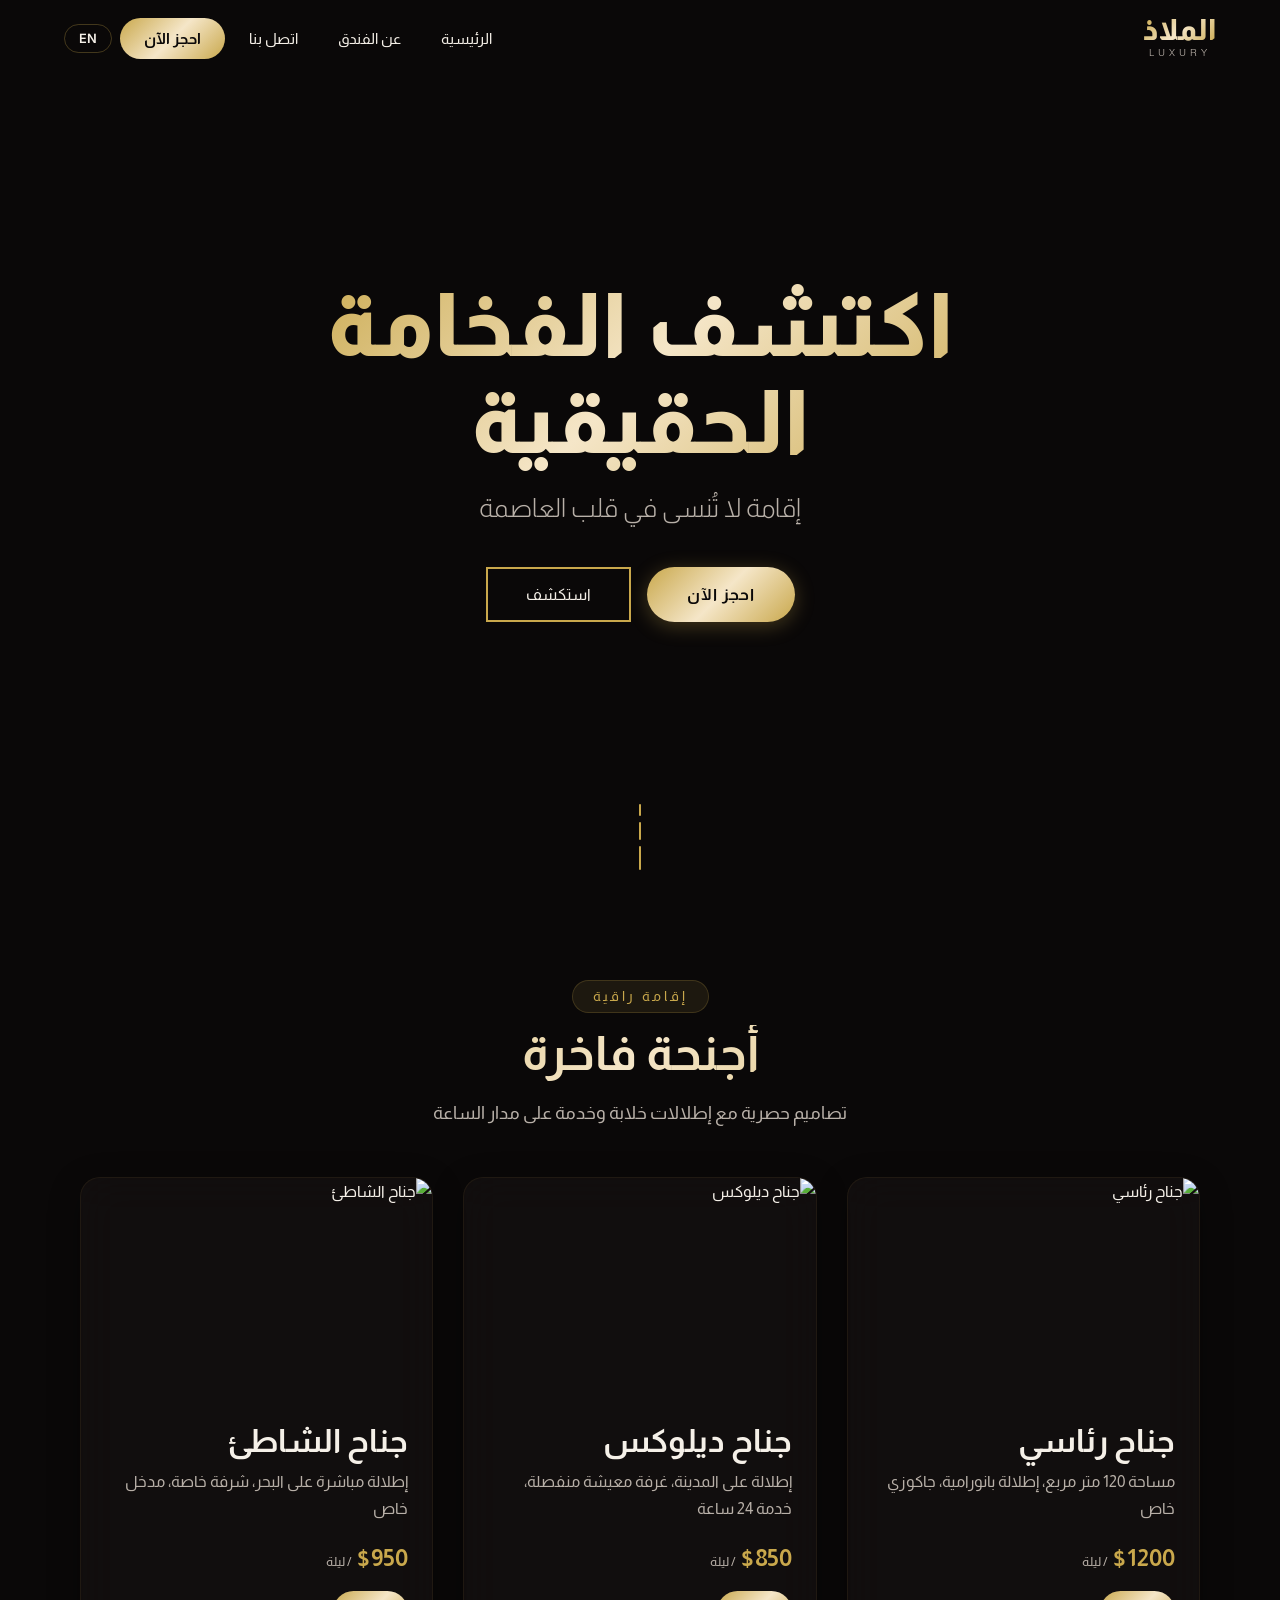
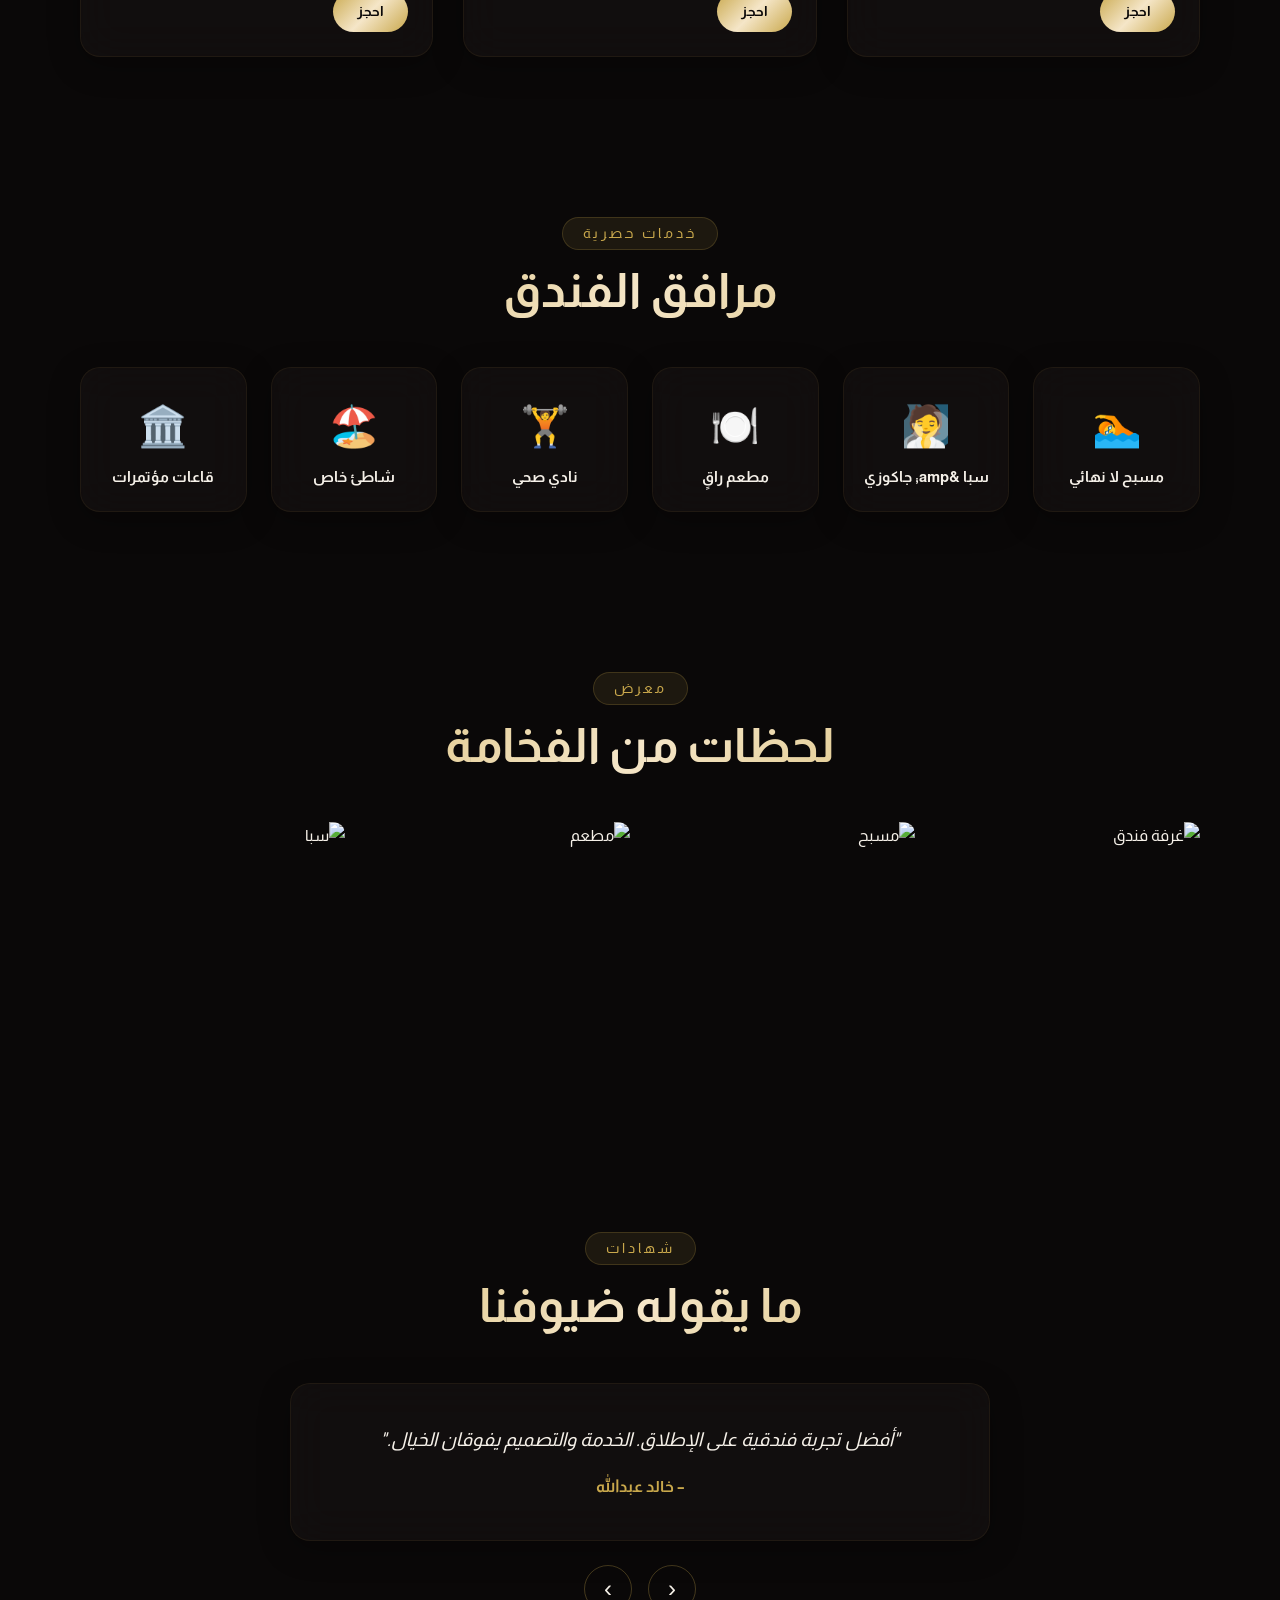
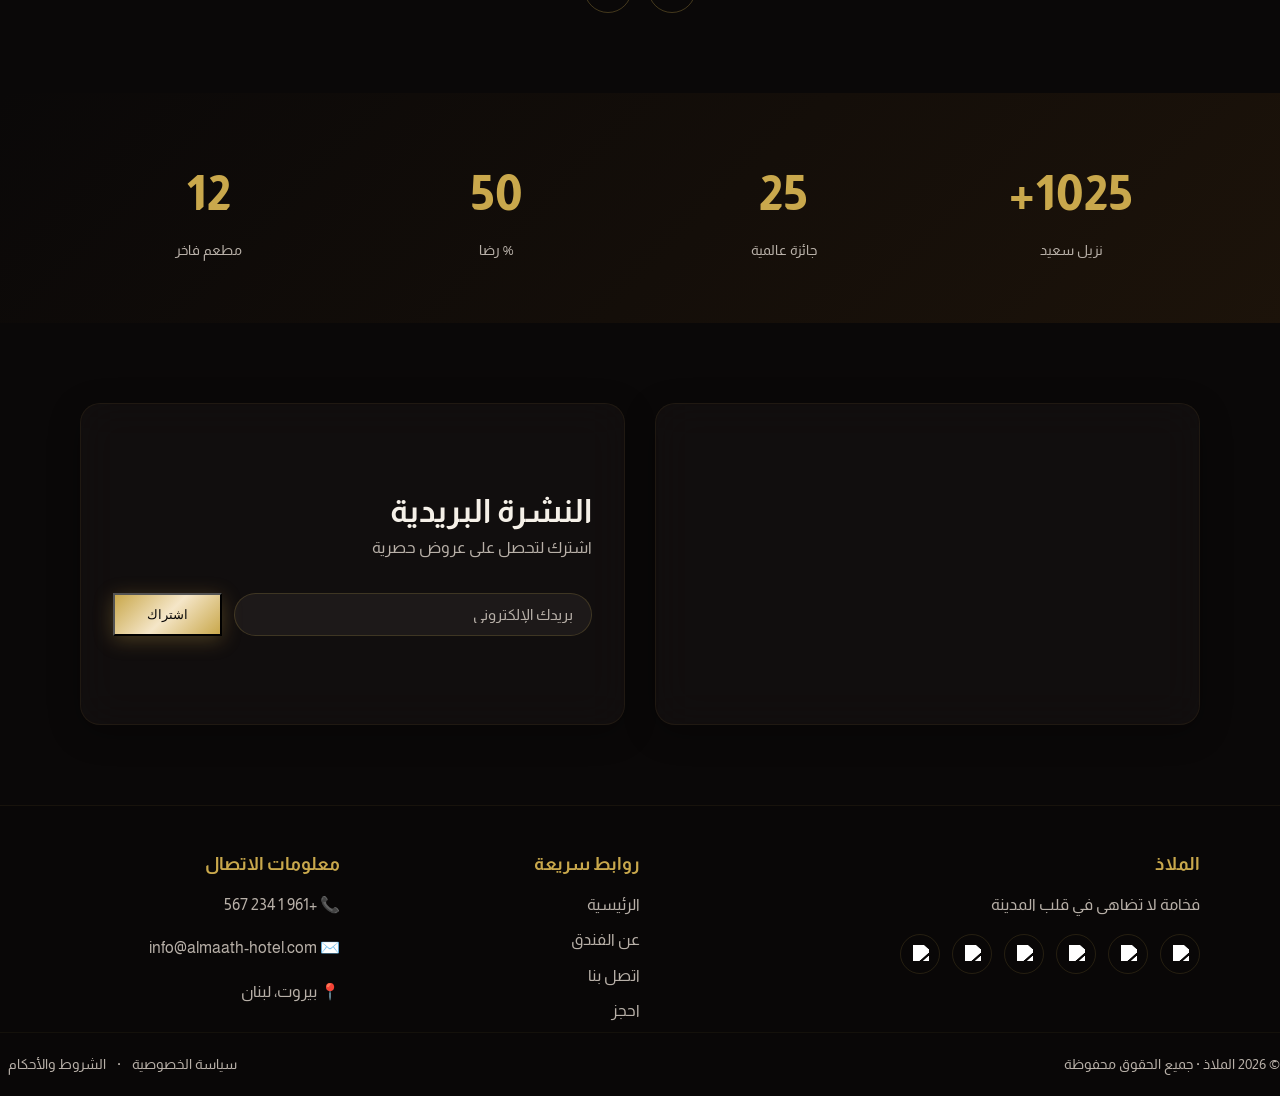
==== commit 3817ca81: "Update index.html" ====
--- a/index.html
+++ b/index.html
@@ -60,7 +60,7 @@
   <section class="hero" id="hero" aria-label="الصفحة الرئيسية">
     <div class="hero-video-wrapper">
       <video class="hero-video" autoplay muted loop playsinline poster="images/hero-poster.jpg" aria-label="فيديو خلفية فندق فاخر">
-        <source src="videos/Untitled design.mp4" type="video/mp4">
+        <source src="Untitled design (1).mp4" type="video/mp4">
         <!-- عرض صورة ثابتة إذا لم يعمل الفيديو -->
         <img src="images/images (2).jpg" alt="فندق الملاذ - منظر فاخر" class="hero-fallback-img">
       </video>
@@ -255,4 +255,4 @@
   <script src="animations.js" defer></script>
   <script src="booking.js" defer></script>
 </body>
-</html>+</html>
